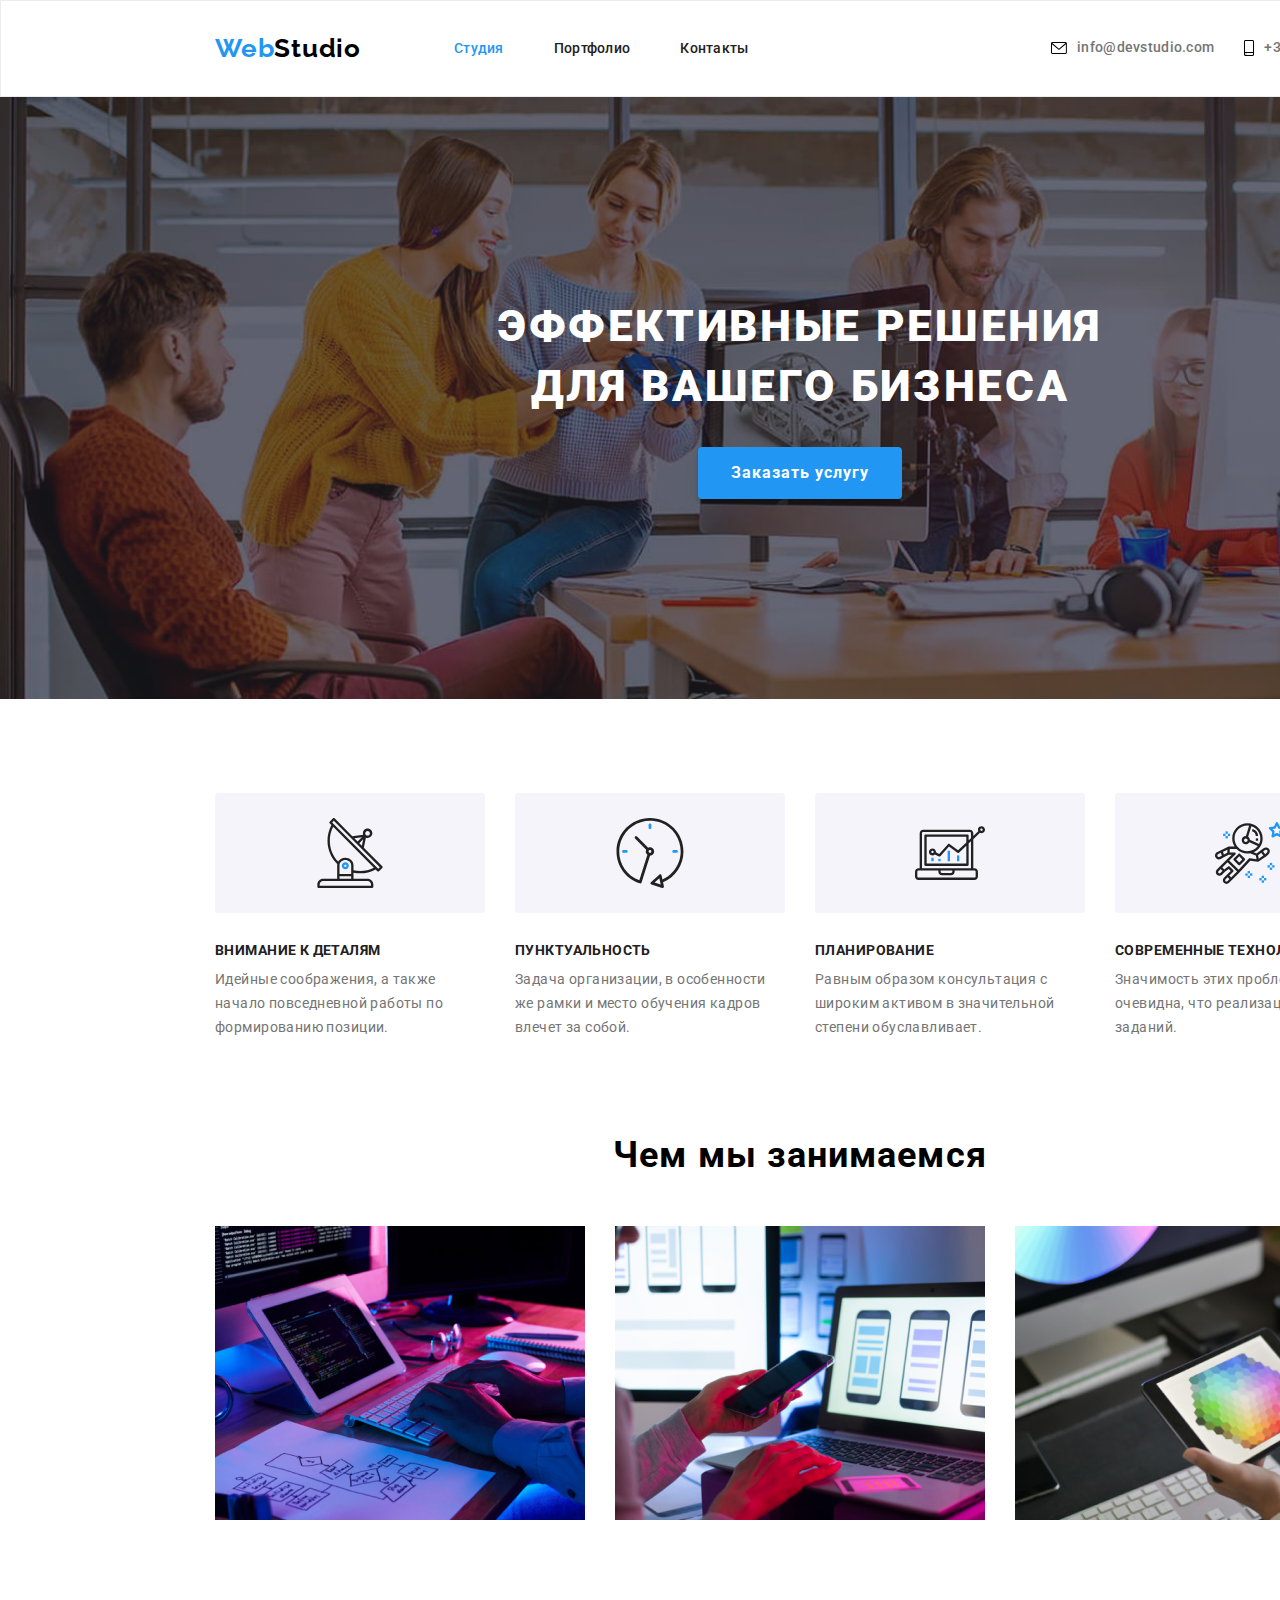
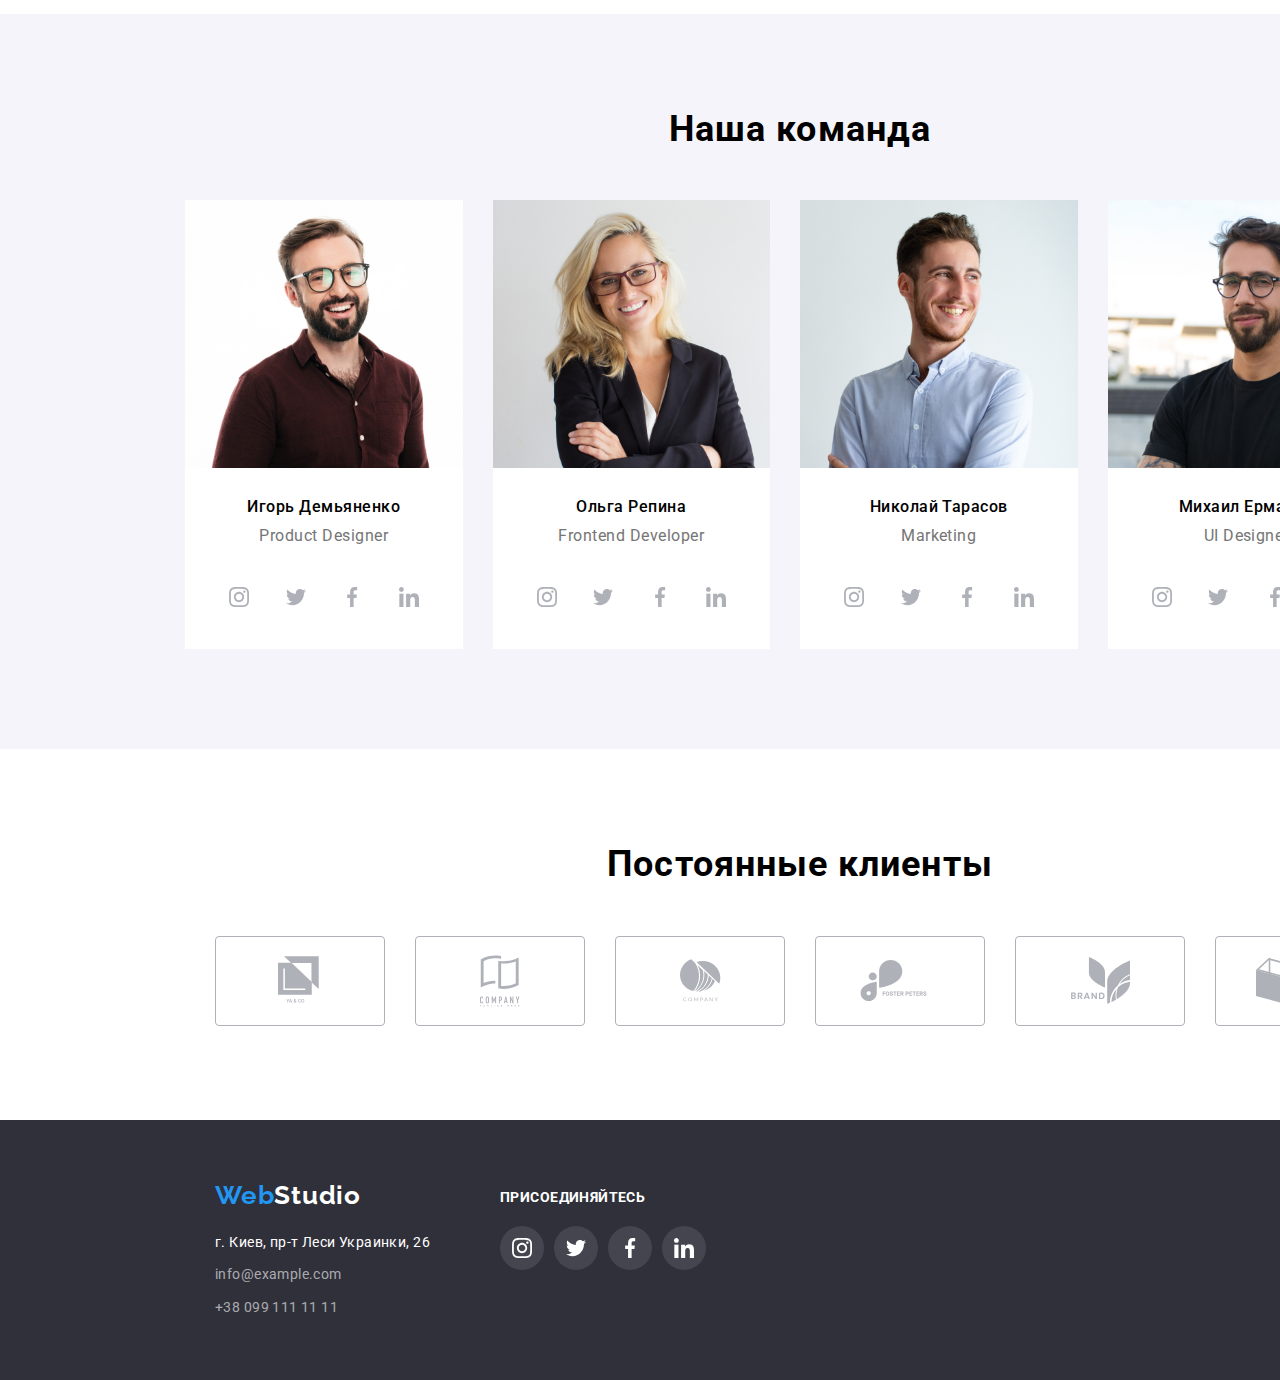
==== index.html @ 0f565e23 "9 (non)" ====
<!DOCTYPE html>
<html lang="ru">
<head>
    <meta charset="UTF-8">
    <meta name="viewport" content="width=device-width, initial-scale=1.0">
    <title>Document</title>
    <link rel="preconnect" href="https://fonts.gstatic.com">
    <link href="https://fonts.googleapis.com/css2?family=Raleway:wght@700&family=Roboto:wght@400;500;700;900&display=swap"
        rel="stylesheet">
    <link rel="stylesheet" href="https://cdnjs.cloudflare.com/ajax/libs/modern-normalize/1.0.0/modern-normalize.min.css">
    <link rel="stylesheet" href="./css/style.css"> 
</head>
<body class="body">
   
    <header class="header"> <!-- Шапка сайта-->
        <div class="container">

        <nav class="main-nav"> <!-- Главный блок навигации -->
            
            <a href="./index.html" class="logo"> <!--"/" - вернуться на главную страницу-->
            Web<span class="logo-web">Studio</span></a>
            <ul class ="site-nav">
            <li class="item"><a href="" class="link current">Студия</a></li>
            <li class="item"><a href="./portfolio.html" class="link">Портфолио</a></li>
            <li class="item"><a href="" class="link">Контакты</a></li>
            </ul>
        </nav>
            <ul class="site-auth">
            <li class="item"><a href="" class="auth-link icon-mail">info@devstudio.com</a></li>
            <li class="item"><a href="" class="auth-link icon-telephone">+38 096 111 11 11</a></li>
            </ul>
            </div>
    </header>
<main>

     <!--Герой-->
        <section class="hero-section">
        <div class="container">
            <h1 class="hero-title">Эффективные решения для вашего бизнеса</h1>
            <button class="button">Заказать услугу</button>
        </div>
        </section>
        
                           <!--Advantages-->
    <section class="section advantages-section">
        <div class="container">
        <h2 class="visually-hidden">Наши преимущества</h2>
        <ul class="advantages-list">
            <li class="advantages-list-item icon-antena">
            <h3 class="advantages-title">Внимание к деталям</h3>
            <p class="advantages-content">Идейные соображения, а также начало повседневной работы по формированию позиции.</p>
            
        </li>

            <li class="advantages-list-item icon-clock">
                <h3 class="advantages-title">Пунктуальность</h3>
                <p class="advantages-content">Задача организации, в особенности же рамки и место обучения кадров влечет за собой.</p>
            </li>

            <li class="advantages-list-item icon-diagram">
                <h3 class="advantages-title">Планирование</h3>
                <p class="advantages-content">Равным образом консультация с широким активом в значительной степени обуславливает.</p>
            </li> 

            <li class="advantages-list-item icon-astronaut">
                <h3 class="advantages-title">Современные технологии</h3>
                <p class="advantages-content">Значимость этих проблем настолько очевидна, что реализация плановых заданий.</p>
            </li>
        </ul>
        </div>
    </section>
                      <!--Products-->
    <section class="section products-section">
        <div class="container">
        <h2 class="products-title">Чем мы занимаемся</h2>
        <ul class="product-list" >
        <li class="item"><img src="./images/Notepad.jpg" alt="" width="370"></li>
        <li class="item"><img src="./images/PhoneLaptop.jpg" alt="" width="370"></li>
        <li class="item"><img src="./images/Pixel.jpg" alt="" width="370"></li>
        </ul>
        </div>
    </section>
                        <!--Team-->
    <section class="section team-section">
        <div class="container">
        <h2 class="team-title">Наша команда</h2>
        <ul class="team-list">
        <li class="item">
            <img src="./images/Igor.jpg" alt="Игорь Демьяненко"  width="280" class="teammate-img">
            <h3 class="teammate-name">Игорь Демьяненко</h3>
            <p lang="en" class="teammate-position">Product Designer</p>
        <ul class="social-list">
            <li class="social-list_item">
                <a href="" class="social-list_link">
                    <svg class="social-list_icon">
                        <use href="./images/sprite.svg#instagram"></use>
                    </svg>
                </a>
            </li>
            <li class="social-list_item">
                <a href="" class="social-list_link">
                    <svg class="social-list_icon">
                        <use href="./images/sprite.svg#twitter"></use>
                    </svg>
                </a>
            </li>
            <li class="social-list_item">
                <a href="" class="social-list_link">
                    <svg class="social-list_icon">
                        <use href="./images/sprite.svg#facebook"></use>
                    </svg>
                </a>
            </li>
            <li class="social-list_item">
                <a href="" class="social-list_link">
                    <svg class="social-list_icon">
                        <use href="./images/sprite.svg#linkedin"></use>
                    </svg>
                </a>
            </li>
        </ul>
        </li>
        <li class="item">
            <img src="./images/Olha.jpg" alt="Ольга Репина"  width="280" class="teammate-img">
            <h3 class="teammate-name">Ольга Репина</h3>
            <p lang="en" class="teammate-position">Frontend Developer</p>
            <ul class="social-list">
                <li class="social-list_item">
                    <a href="" class="social-list_link">
                        <svg class="social-list_icon">
                            <use href="./images/sprite.svg#instagram"></use>
                        </svg>
                    </a>
                </li>
                <li class="social-list_item">
                    <a href="" class="social-list_link">
                        <svg class="social-list_icon">
                            <use href="./images/sprite.svg#twitter"></use>
                        </svg>
                    </a>
                </li>
                <li class="social-list_item">
                    <a href="" class="social-list_link">
                        <svg class="social-list_icon">
                            <use href="./images/sprite.svg#facebook"></use>
                        </svg>
                    </a>
                </li>
                <li class="social-list_item">
                    <a href="" class="social-list_link">
                        <svg class="social-list_icon">
                            <use href="./images/sprite.svg#linkedin"></use>
                        </svg>
                    </a>
                </li>
            </ul>
        </li>
        <li class="item">
            <img src="./images/Nikolay.jpg" alt="Николай Тарасов"  width="280" class="teammate-img">
            <h3 class="teammate-name">Николай Тарасов</h3>
            <p lang="en" class="teammate-position">Marketing</p>
        <ul class="social-list">
            <li class="social-list_item">
                <a href="" class="social-list_link">
                    <svg class="social-list_icon">
                        <use href="./images/sprite.svg#instagram"></use>
                    </svg>
                </a>
            </li>
            <li class="social-list_item">
                <a href="" class="social-list_link">
                    <svg class="social-list_icon">
                        <use href="./images/sprite.svg#twitter"></use>
                    </svg>
                </a>
            </li>
            <li class="social-list_item">
                <a href="" class="social-list_link">
                    <svg class="social-list_icon">
                        <use href="./images/sprite.svg#facebook"></use>
                    </svg>
                </a>
            </li>
            <li class="social-list_item">
                <a href="" class="social-list_link">
                    <svg class="social-list_icon">
                        <use href="./images/sprite.svg#linkedin"></use>
                    </svg>
                </a>
            </li>
        </ul>
        </li>
        <li class="item">
            <img src="./images/Michail.jpg" alt="Михаил Ермаков"  width="280" class="teammate-img">
            <h3 class="teammate-name">Михаил Ермаков</h3>
            <p lang="en" class="teammate-position">UI Designer</p>
        <ul class="social-list">
     <li class="social-list_item">
                <a href="" class="social-list_link">
                    <svg class="social-list_icon">
                        <use href="./images/sprite.svg#instagram"></use>
                    </svg>
                </a>
            </li>
          <li class="social-list_item">
                <a href="" class="social-list_link">
                    <svg class="social-list_icon">
                        <use href="./images/sprite.svg#twitter"></use>
                    </svg>
                </a>
            </li>
            <li class="social-list_item">
                <a href="" class="social-list_link">
                    <svg class="social-list_icon">
                        <use href="./images/sprite.svg#facebook"></use>
                    </svg>
                </a>
            </li>
          <li class="social-list_item">
                <a href="" class="social-list_link">
                    <svg class="social-list_icon">
                        <use href="./images/sprite.svg#linkedin"></use>
                    </svg>
                </a>
            </li>
        </ul>
        </li>
        </ul>
        </div>
    </section>
                         <!--Clients-->
    <section class="section clients-section">
        <div class="container">
            <h2 class="clients-title">Постоянные клиенты</h2>
            <ul class="clients-list">
                <li class="clients-list_item">
                <a href="" class="clients-list_link">
                    <svg class="clients-list_icon" width="45" height="50">
                        <use href="./images/sprite.svg#logo-1"></use>
                    </svg>
                </a>
                </li>
                <li class="clients-list_item">
                    <a href="" class="clients-list_link">
                        <svg class="clients-list_icon" width="40" height="52">
                            <use href="./images/sprite.svg#logo-2"></use>
                        </svg>
                    </a>
                </li><li class="clients-list_item">
                    <a href="" class="clients-list_link">
                        <svg class="clients-list_icon" width="41" height="43">
                            <use href="./images/sprite.svg#logo-3"></use>
                        </svg>
                    </a>
                </li><li class="clients-list_item">
                    <a href="" class="clients-list_link">
                        <svg class="clients-list_icon" width="80" height="42">
                            <use href="./images/sprite.svg#logo-4"></use>
                        </svg>
                    </a>
                </li><li class="clients-list_item">
                    <a href="" class="clients-list_link">
                        <svg class="clients-list_icon" width="59" height="47">
                            <use href="./images/sprite.svg#logo-5"></use>
                        </svg>
                    </a>
                </li>
                <li class="clients-list_item">
                    <a href="" class="clients-list_link">
                        <svg class="clients-list_icon" width="89" height="46">
                            <use href="./images/sprite.svg#logo-6"></use>
                        </svg>
                    </a>
                </li>
            </ul>
        </div>
    </section>
    
</main>

                    <!--Footer-->
    <footer class="footer">
        <div class="container footer-conteiner_head">
        <ul class="footer-list">
        <li class="footer-first_item">
        <a href="./index.html" class="logo">
            <!--"/" - вернуться на главную страницу-->
            Web<span class="logo-footer-accent">Studio</span>
        </a>
        <address>
            <ul class="footer-address-list">
            <li class="item"><a href="https://goo.gl/maps/9YoqFHSqJAAs1rC1A" target="_blank" class="footer-maps">г. Киев, пр-т Леси Украинки, 26</a></li>
            <li class="item"><a href="mailto:info@example.com" class="footer-link">info@example.com</a></li>
            <li class="item"><a href="tel:+380991111111" class="footer-link">+38 099 111 11 11</a></li>
            </ul>
        </address>
        </li>

        <li class="footer-second_item">
            <b class="footer-social_title">присоединяйтесь</b>
            <ul class="footer-list_social">
                <li class="footer-list_item">
                    <a href="" class="footer-list_link">
                        <svg class="footer-list_icon">
                            <use href="./images/sprite.svg#instagram"></use>
                        </svg>
                    </a>
                </li>
                <li class="footer-list_item">
                    <a href="" class="footer-list_link">
                        <svg class="footer-list_icon">
                            <use href="./images/sprite.svg#twitter"></use>
                        </svg>
                    </a>
                </li>
                <li class="footer-list_item">
                    <a href="" class="footer-list_link">
                        <svg class="footer-list_icon">
                            <use href="./images/sprite.svg#facebook"></use>
                        </svg>
                    </a>
                </li>
                <li class="footer-list_item">
                    <a href="" class="footer-list_link">
                        <svg class="footer-list_icon">
                            <use href="./images/sprite.svg#linkedin"></use>
                        </svg>
                    </a>
                </li>
            </ul>
        </li>
        </ul>
        </div>
    </footer>
                      
</body>
</html>
---- css/style.css ----
:root {
  --primary-text-color: #212121;
  --title-text-color: #2196f3;
  --text-color: #757575;
  --hero-color: #ffffff;
  --footer-link-color: rgba(255, 255, 255, 0.6);
  --social-link-color: #afb1b8;
}

*,
*::before,
*::after {
  box-sizing: border-box;
}
/*
*,
*::before,
*::after {
  box-sizing: inherit;
}*/

body {
  background-color: var(--hero-color);
  font-family: Roboto, sans-serif;
  margin: 0;
  width: 1600px;
  justify-content: center;
}

/*приминяем ко всем спискам*/
ul {
  list-style: none;
  padding: 0;
  margin: 0;
}

/*убираем подчёркивание текста*/
a {
  text-decoration: none;
}
h1,
h2,
h3,
h4,
h5,
h6 {
  margin: 0;
}
p {
  margin: 0;
}

img {
  display: block; /*убираем зазор в 4 px*/
  max-width: 100%; /*растягивание не шире, чем оригинальный размер*/
  height: auto;
}

.container {
  margin-left: auto;
  margin-right: auto;
  width: 1200px;
  padding: 0 15px; /*или padding-left: 15px; padding-right: 15px;*/
}

/*/////////////////////HEADER///////////////////*/
.header {
  padding-top: 32px;
  padding-bottom: 32px;
  border: 1px solid #ececec;
}
.header .container {
  display: flex;
  align-items: center;
}
.main-nav,
.site-nav {
  display: flex;
  align-items: center;
}
/*/ ///////////////LOGO////////////*/
.logo {
  color: var(--title-text-color);
  font-family: Raleway, cursive;
  font-weight: 700;
  font-size: 26px;
  line-height: 1.19;
  letter-spacing: 0.03em;
}

.main-nav .logo {
  margin-right: 93px;
}
.logo-web {
  color: #000000;
}

/*.logo-web:hover,
.logo-web:focus {
  color: var(--title-text-color);
}*/

/*///////////////SITE-NAV/////////*/

.site-nav .item + .item {
  /*альтернатива .site-nav .item:not(:last-child), но при использовании :last-child необходимо использовать - margin-right: 50px; */
  /*outline: 1px solid red;*/
  margin-left: 50px;
}
.site-nav .link {
  margin-top: 32px;
  margin-bottom: 32px;

  color: var(--primary-text-color);
  font-weight: 500;
  font-size: 14px;
  line-height: 1.14;
  letter-spacing: 0.02em;
}
.site-nav .link:hover,
.site-nav .link:focus {
  color: var(--title-text-color);
}
.site-nav .link.current {
  color: var(--title-text-color);
}

/*///////////////SITE-AUTH/////////////*/
.site-auth {
  display: flex;
  margin-left: auto;
  align-items: center;
}
.site-auth .item  + .item /*альтернатива .site-auth .item:not(:last-child). Только делает последним не правый, а левый элемент (от первого левого, который не учитывается).*/ {
  margin-left: 30px;
}
.site-auth .auth-link {
  color: var(--text-color);
  font-weight: 500;
  font-size: 14px;
  line-height: 1.14;
  letter-spacing: 0.02em;
}
.site-auth .auth-link:hover,
.site-auth .auth-link:focus {
  color: var(--title-text-color);
}

.auth-link {
  display: flex;
  align-items: center;
}
.auth-link::before /*1:24:27 https://www.youtube.com/watch?v=VThG4A-4bJQ&feature=youtu.be*/
{
  /*44:00 https://www.youtube.com/watch?v=l7qT8Umnyuo&feature=youtu.be*/
  display: inline-block;
  content: "";
  background-size: contain;
  background-repeat: no-repeat;
  background-position: center;
  margin-right: 10px;
}
/*.icon-mail,
.icon-telephone {
  display: flex;
}*/
.icon-mail::before {
  content: "";
  display: block;
  background-image: url(../images/imgsprite/mail.svg);
  height: 12px;
  width: 16px;
  fill: currentColor;
}
.icon-telephone::before {
  content: "";
  display: block;
  background-image: url(../images/imgsprite/smartphone.svg);
  height: 16px;
  width: 10px;
  fill: currentColor;
}

.icon-mail::before:hover,
.icon-mail::before:focus,
.icon-telephone::before:hover,
.icon-telephone::before:focus {
  content: "";
  fill: var(--title-text-color);
}

/*Общее оформление текста*/

.section {
  font-weight: 700;
  font-size: 36px;
  line-height: 1.16;
  text-align: center;
  letter-spacing: 0.03em;
  margin-top: 94px;
}
.products-title,
.team-title,
.clients-title {
  padding-bottom: 50px;
  font-family: Roboto;
  font-style: normal;
  font-weight: 700;
  font-size: 36px;
  line-height: 1.17;
  text-align: center;
  letter-spacing: 0.03em;
}

.team-title,
.clients-title {
  display: inline-block;
  padding-top: 94px;
}

/*Hero*/
.hero-section {
  display: flex;
  margin: auto;
  margin-bottom: 0;
  background-color: #2f303a;
  text-align: center;
  justify-content: center;
  max-width: 1600px;
  min-height: 600px;
  background-image: linear-gradient(
      to right,
      rgba(47, 48, 58, 0.4),
      rgba(47, 48, 58, 0.4)
        /*59:00 https://www.youtube.com/watch?v=l7qT8Umnyuo&feature=youtu.be*/
    ),
    url(../images/hero.jpg);
  background-repeat: no-repeat; /*48:55 мин https://www.youtube.com/watch?v=VThG4A-4bJQ&feature=youtu.be*/
  /*background-position: center;*/
  background-size: cover;
}

.hero-section .container {
  display: block;
  justify-content: center;
  text-align: center; /*[HTML+CSS #30] Блочная модель/Flexbox. Q&A (26/11/2020) 1:48:21 https://www.youtube.com/watch?v=GezCqjS6SKo&feature=youtu.be*/
}

.hero-title {
  color: var(--hero-color);
  font-weight: 900;
  font-size: 44px;
  line-height: 1.36;
  text-align: center;
  letter-spacing: 0.06em;
  text-transform: uppercase;
  padding: 200px 252px;
  margin-left: auto;
  margin-right: auto;
  padding-bottom: 0px;
  margin-bottom: 0px;
  /*max-width: 696px;*/
  align-content: center;
}

/*Button*/
.button {
  color: var(--hero-color);
  background-color: var(--title-text-color);
  font-family: inherit;
  font-family: Roboto;
  font-weight: 700;
  font-size: 16px;
  line-height: 1.87;
  display: flex;
  align-items: center;
  letter-spacing: 0.06em;
  box-shadow: 0px 4px 4px rgba(0, 0, 0, 0.15);
  border-radius: 4px;
  display: inline-block;
  padding: 10px 32px;
  min-width: 50px;
  margin-top: 30px;
  margin-bottom: 200px;
  cursor: pointer;
  border: 1px solid transparent;
  outline: none;
}

.button:hover,
.button:focus {
  color: var(--title-text-color);
  background-color: var(--hero-color);
  font-family: inherit;
}

/*///////Наши преимуества(advantages)/////*/
/*advantages-title {}*/
/*1:17:40 https://www.youtube.com/watch?v=VThG4A-4bJQ&feature=youtu.be*/
.advantages-list {
  display: flex;
  flex-wrap: wrap; /*(29:42) https://www.youtube.com/watch?v=GezCqjS6SKo&feature=youtu.be*/
  margin-left: -30px;
  /*margin-top: -30px;*/
  text-align: start;
  /*  flex-wrap: wrap;
  margin-left: -10px;
  margin-top: -10px;
  flex-basis: calc(100% / 3 - 10px);*/
}

.advantages-list-item {
  /*https://drive.google.com/file/d/1mQW8d7rKEsReSolvmg-kIhsIiiTtFx5x/view*/
  flex-basis: calc(
    100% / 4 - 30px
  ); /*7:00:00 https://drive.google.com/file/d/1mQW8d7rKEsReSolvmg-kIhsIiiTtFx5x/view*/
  /*margin-top: 30px;*/
  margin-left: 30px;
}
.advantages-list-item:not(:first-child) {
  margin-left: 30px;
}
.advantages-list-item::before {
  display: block;
  content: "";
  height: 120px;
  border-radius: 4px;
  margin-bottom: 30px;
  background-size: 70px; /*33:00 https://www.youtube.com/watch?v=VThG4A-4bJQ&feature=youtu.be*/
  background-repeat: no-repeat;
  background-position: center;
  background-color: #f5f4fa;
}

.icon-antena::before {
  /*Если через div и Sprite - 2:10:00 https://www.youtube.com/watch?v=l7qT8Umnyuo&feature=youtu.be*/
  content: "";
  background-image: url(/images/imgsprite/antenna.svg);
}

.icon-clock::before {
  content: "";
  background-image: url(/images/imgsprite/clock.svg);
}

.icon-diagram::before {
  content: "";
  background-image: url(/images/imgsprite/diagram.svg);
}

.icon-astronaut::before {
  content: "";
  background-image: url(/images/imgsprite/astronaut.svg);
}

/*ИЛИ .advantages-list-item:nth-child(1)::before {
  content: "";
  background-image: url(/images/imgsprite/antenna.svg);
}
.advantages-list-item:nth-child(2)::before {
  content: "";
  background-image: url(/images/imgsprite/clock.svg);
}
.advantages-list-item:nth-child(3)::before {
  content: "";
  background-image: url(/images/imgsprite/diagram.svg);
}
.advantages-list-item:nth-child(4)::before {
  content: "";
  background-image: url(/images/imgsprite/astronaut.svg);
}*/

/*.advantages-list-item:nth-child(2)::before {
  background-image: url(/images/imgsprite/clock.svg);
  height: 70px;
}*/

.visually-hidden {
  position: absolute;
  width: 1px;
  height: 1px;
  margin: -1px;
  border: 0;
  padding: 0;
  white-space: nowrap;
  clip-path: inset(100%);
  clip: rect(0 0 0 0);
  overflow: hidden;
}

.advantages-title {
  color: var(--primary-text-color);
  font-weight: 700;
  font-size: 14px;
  line-height: 1.14;
  letter-spacing: 0.03em;
  text-transform: uppercase;
  margin-top: 0px;
  margin-bottom: 10px;
}

.advantages-content {
  color: var(--text-color);
  font-size: 14px;
  line-height: 1.71;
  letter-spacing: 0.03em;
  margin-top: 0px;
  margin-bottom: 0px;
  font-weight: 400;
}

/*Product*/

/*Значение products-title в общем оформлении текста*/

.product-list {
  display: flex;
}

.product-list .item + .item {
  margin-left: 30px;
}

/*/////Team/////*/

.team-list {
  display: flex;
  margin-top: -30px;
  margin-left: -30px;
}
.team-list .item {
  flex-basis: calc(100%/3 - 30px);
   margin-top: 30px;
  margin-left: 30px;
  margin-bottom: 100px;
}

.team-list .item:first-child{
  margin-left: 0;
}




.teammate-img,
.teammate-position {
  margin-bottom: 30px;
}
.teammate-name {
  font-weight: 500;
  font-size: 16px;
  line-height: 1.18;
  text-align: center;
  letter-spacing: 0.03em;
  margin-bottom: 10px;
}
.teammate-position {
  font-weight: 400;
  color: var(--text-color);
  font-size: 16px;
  line-height: 1.18;
  text-align: center;
  letter-spacing: 0.03em;
}
.team-section {
  background-color: #f5f4fa;
  margin-bottom: 0px;
  width: 100%;
  box-sizing: none;
}
.team-list .item {
  background-color: var(--hero-color);
}
.social-list {
  display: flex;
  margin: 0px 32px 30px;
  justify-content: space-between;
}
.social-list_link {
  /*1:43:00 https://www.youtube.com/watch?v=l7qT8Umnyuo&feature=youtu.be*/
  display: flex;
  width: 44px;
  height: 44px;
  border-radius: 50%;
  justify-content: center;
  align-items: center;
  fill: var(--social-link-color);
}
.social-list_link:hover,
.social-list_link:focus {
  background-color: var(--title-text-color);
}

.social-list_link:hover .social-list_icon,
.social-list_link:focus .social-list_icon {
  fill: var(--hero-color);
}

.social-list_icon {
  width: 20px;
  height: 20px;
}

/*Clients*/
.clients-section {
  margin-top: 0px;
}
.clients-list {
  /*55:00 https://www.youtube.com/watch?v=ybsPTMtkQp4&feature=youtu.be*/
  padding: 0;
  margin: 0;
  list-style: none;
  display: flex;
  margin-bottom: 94px;
}

.clients-list_link {
  display: flex;
  justify-content: center;
  align-items: center;
  fill: var(--social-link-color);
  width: 170px;
  height: 90px;
  border: 1px solid #afb1b8;
  border-radius: 4px;
}

.clients-list_item:not(:last-child) {
  margin-right: 30px;
}
.clients-list_link:hover,
.clients-list_link:focus {
  fill: var(--title-text-color);
  border: 1px solid var(--title-text-color);
}

/*Footer*/
.footer {
  padding-top: 60px;
  padding-bottom: 60px;
}
.footer-conteiner_items{
   display: flex;
}
.footer-container {
  margin-bottom: 20px;
}

.logo-footer-accent {
  color: #ffffff;
}

/*.logo-footer-accent:hover,
.logo-footer-accent:focus {
  color: var(--title-text-color);
}*/
.footer {
  background-color: #2f303a;
}
.footer-maps {
  color: var(--hero-color);
  font-style: normal;
  font-size: 14px;
  line-height: 1.71;
  letter-spacing: 0.03em;
}

.footer-link {
  color: var(--footer-link-color);
  font-style: normal;
  font-size: 14px;
  line-height: 1.71;
  letter-spacing: 0.03em;
}

.footer-address-list .item:not(:last-child) {
  margin-bottom: 9px;}
  .footer-address-list .item:first-child {
  margin-top: 20px;
  }
.footer-list {
  display: flex;
}

.footer-first_item{
margin-right: 70px;
}
/*!!!!!!!!!!footer-second_item!!!!!!!!!*/
.footer-second_item{
width:206px;
display: block;
}
.footer-social_title {/*42:00 https://www.youtube.com/watch?v=8rDA1NfOqEs&feature=youtu.be*/
  display: inline-block;
  color: var(--hero-color);
  font-family: Roboto;
  font-style: normal;
  font-weight: 700;
  font-size: 14px;
  line-height: 1.14;
  letter-spacing: 0.03em;
  text-transform: uppercase;
  margin-bottom: 20px;
  padding-top: 10px;

}

.footer-list{
  display: flex;
}

.footer-list_social{
  display: flex;
}
.footer-list_link {
  /*1:43:00 https://www.youtube.com/watch?v=l7qT8Umnyuo&feature=youtu.be*/
  display: flex;
  width: 44px;
  height: 44px;
  border-radius: 50%;
  justify-content: center;
  align-items: center;
  fill: var(--hero-color);
  background-color: rgba(255, 255, 255, 0.1);
}
.footer-list_item:not(:last-child){
  margin-right: 10px;
}

.footer-list_link:hover,
.footer-list_link:focus {
  background-color: var(--title-text-color);
  fill: var(--hero-color));

}

.footer-list_link:hover .footer-list_icon,
.footer-list_link:focus .footer-list_icon {
  fill: var(--hero-color);
}

.footer-list_icon {
  width: 20px;
  height: 20px;}

/*/////////////////////portfolio.html////////////////////////*/

/*filter*/
.filter-section {
  margin-bottom: 50px;
}

.filter-buttom-list {
  display: flex;
  justify-content: center;
  margin-top: 94px;
  margin-bottom: 34px;
  padding-bottom: 8px;
}

.filter-button {
  color: var(--primary-text-color);
  background-color: #f5f4fa;
  font-weight: 500;
  font-size: 16px;
  line-height: 1.43;
  text-align: center;
  letter-spacing: 0.03em;
  display: block;
  text-align: center;
  /*outline: 1px solid red;*/
  min-width: 50px;
  text-align: center;
  padding: 6px 22px;
  border-radius: 5px; /*задаёт округление кнопки*/
  border: 1px solid transparent;
  outline: none; /*убираем рамку*/
}

.filter-buttom-list .item + .item {
  margin-left: 8px;
}

.filter-button:hover,
.filter-button:focus {
  color: var(--hero-color);
  background-color: var(--title-text-color);
  font-family: inherit;
}

.filter-list {
  display: flex;
  flex-wrap: wrap; /*Позволяем элементам перепрыгивать на другие строки, которые по умолчанию располагаются сверху вниз (вдоль поперечной оси).*/
  margin-top: -30px;
  margin-left: -30px;
}

.card-content {
  border: 1px solid #eeeeee;
  padding: 20px 24px;
}

.filter-list-item {/*57:00https://www.youtube.com/watch?v=c32Jb9Ejz4k&feature=youtu.be*/
  flex-basis: calc(100%/3 - 30px);/*width: calc(
    100%-60px / 3*/
   /*Модуль 3. Вебинар №6. Flexbox 1:00:00 (1:16:00)*/
  /*margin-bottom: 30px;
  margin-right: 30px;*/
  margin-top: 30px;
  margin-left: 30px;
  background: var(--hero-color);
  border: 1px solid #EEEEEE;
  box-shadow: 0px 1px 1px rgba(0, 0, 0, 0.12), 0px 4px 4px rgba(0, 0, 0, 0.06), 1px 4px 6px rgba(0, 0, 0, 0.16);
} /*100%строки; 60px- суммарное значение 2 маржинов по 30px каждый в одной строке (2 маржина между 3-х элементов) / 3-количество элементов в строке*/

.filter-list-item:nth-child(3n) {
  margin-right: 0;
}
/*ИЛИ
width: 370px;
  margin-right: 30px;
}
.filter-list-item:nth-child(3n) {
  margin-right: 0;
}
.filter-list-item:nth-child(-n + 3) {
  margin-right: 0;*/

.filter-experience {
  color: var(--primary-text-color);
  font-weight: bold;
  font-size: 18px;
  line-height: 2;
  letter-spacing: 0.06em;
  margin-bottom: 4px;
}

.filter-product {
  color: var(--text-color);
  font-size: 16px;
  line-height: 1.87;
  letter-spacing: 0.03em;
}
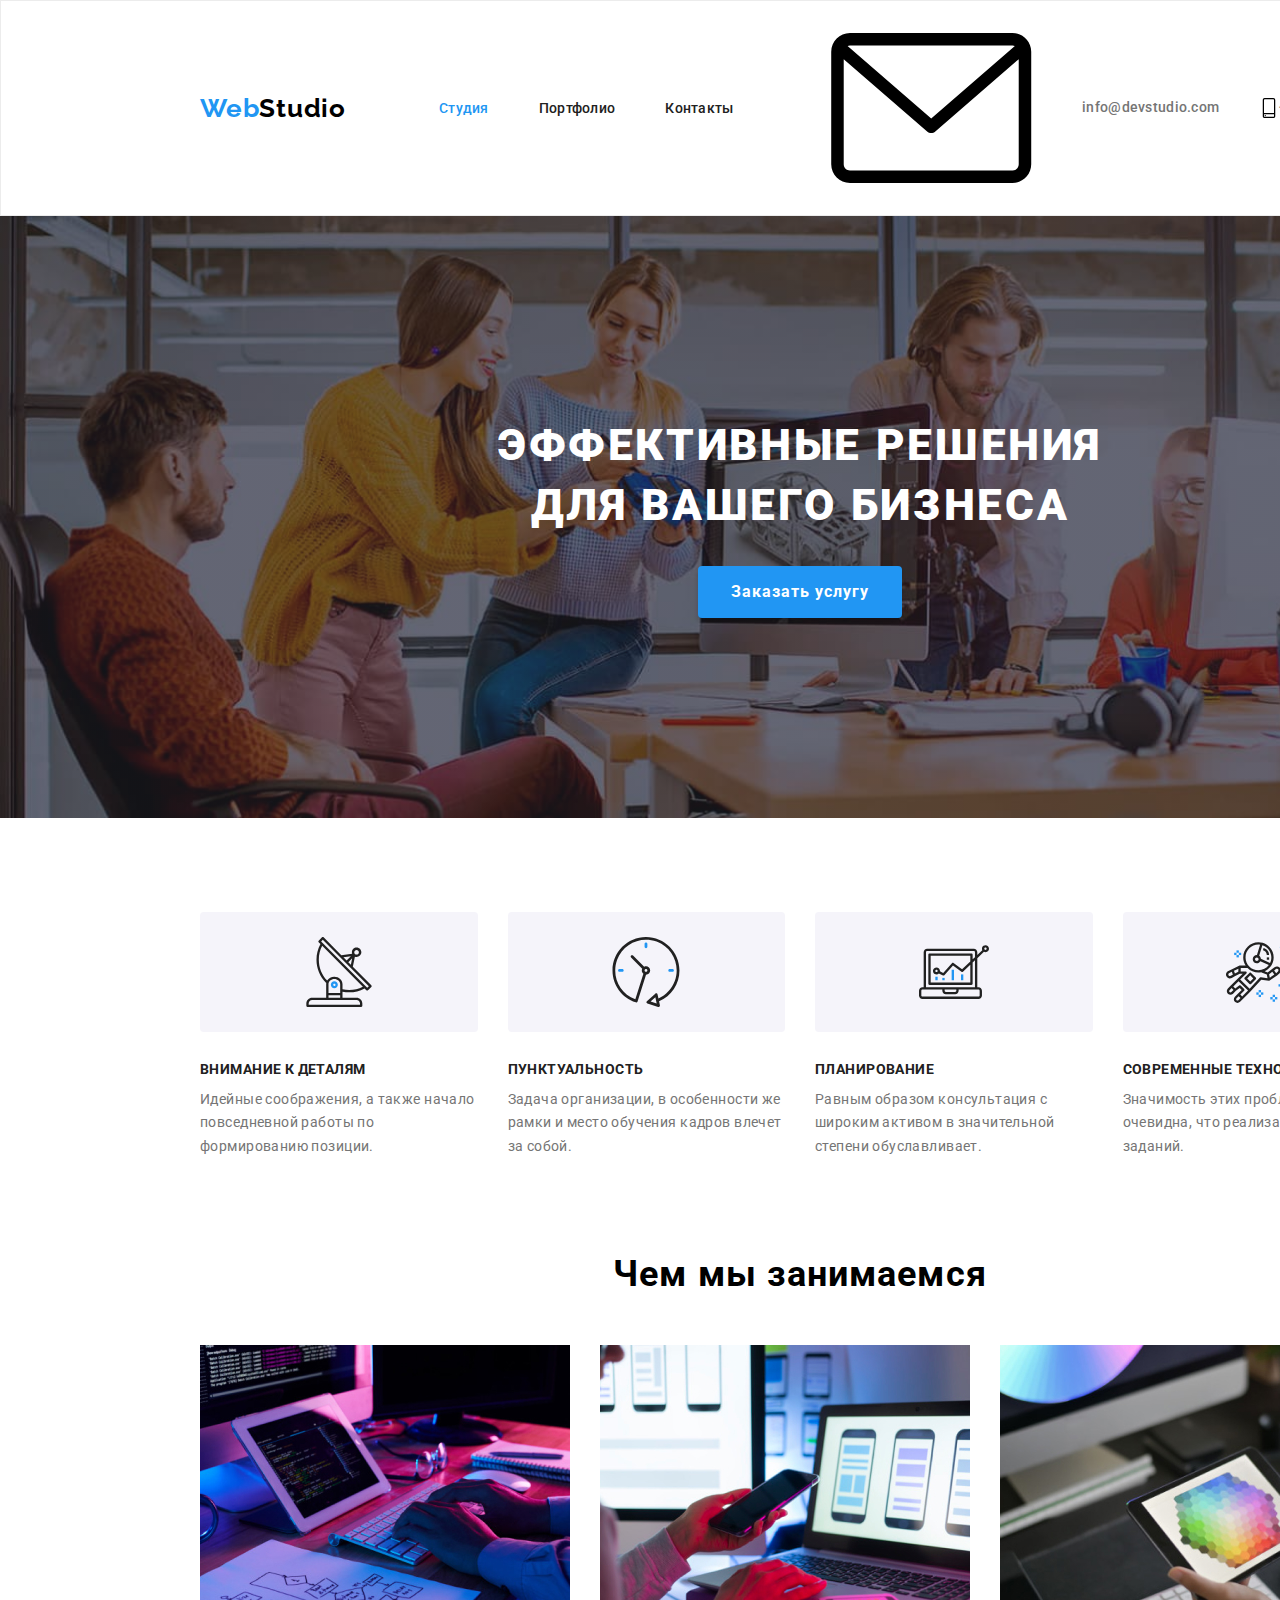
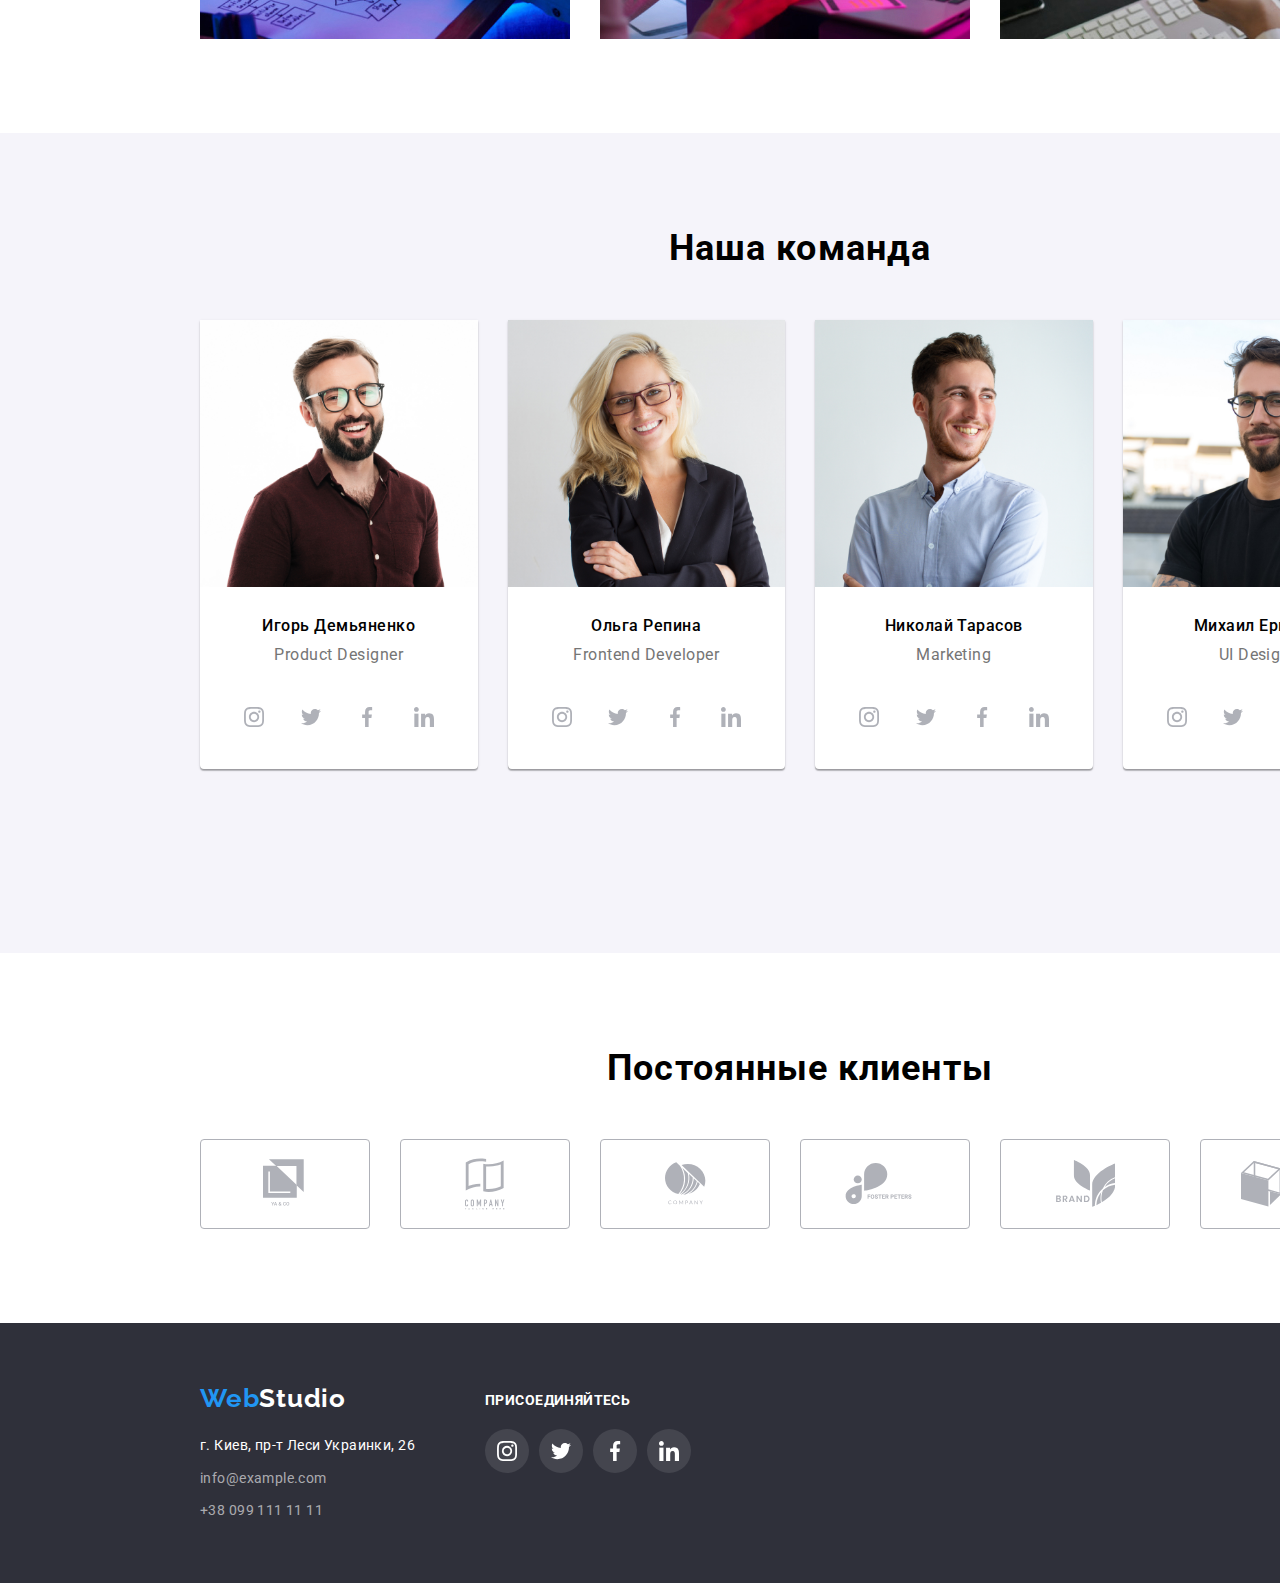
==== commit 831a2c1c: "&&&" ====
--- a/index.html
+++ b/index.html
@@ -26,8 +26,14 @@
             </ul>
         </nav>
             <ul class="site-auth">
-            <li class="item"><a href="" class="auth-link icon-mail">info@devstudio.com</a></li>
-            <li class="item"><a href="" class="auth-link icon-telephone">+38 096 111 11 11</a></li>
+            <li class="item"><a href="" class="auth-list_link icon-mail">
+                <svg class="auth-list_icon">
+                <use href="./images/sprite.svg#mail"></use>
+            </svg>
+            info@devstudio.com</a></li>
+            <li class="item"><a href="" class="auth-list_link icon-telephone"><svg class="social-list_icon">
+                <use href="./images/sprite.svg#smartphone"></use>
+            </svg>+38 096 111 11 11</a></li>
             </ul>
             </div>
     </header>
--- a/css/style.css
+++ b/css/style.css
@@ -59,7 +59,7 @@
 .container {
   margin-left: auto;
   margin-right: auto;
-  width: 1200px;
+  width: 1230px;
   padding: 0 15px; /*или padding-left: 15px; padding-right: 15px;*/
 }
 
@@ -134,23 +134,23 @@
 .site-auth .item  + .item /*альтернатива .site-auth .item:not(:last-child). Только делает последним не правый, а левый элемент (от первого левого, который не учитывается).*/ {
   margin-left: 30px;
 }
-.site-auth .auth-link {
+.site-auth .auth-list_link {
   color: var(--text-color);
   font-weight: 500;
   font-size: 14px;
   line-height: 1.14;
   letter-spacing: 0.02em;
 }
-.site-auth .auth-link:hover,
-.site-auth .auth-link:focus {
+.site-auth .auth-list_link:hover,
+.site-auth .auth-list_link:focus {
   color: var(--title-text-color);
 }
 
-.auth-link {
-  display: flex;
-  align-items: center;
-}
-.auth-link::before /*1:24:27 https://www.youtube.com/watch?v=VThG4A-4bJQ&feature=youtu.be*/
+.auth-list_link {
+  display: flex;
+  align-items: center;
+}
+.auth-list_link::before /*1:24:27 https://www.youtube.com/watch?v=VThG4A-4bJQ&feature=youtu.be*/
 {
   /*44:00 https://www.youtube.com/watch?v=l7qT8Umnyuo&feature=youtu.be*/
   display: inline-block;
@@ -160,11 +160,42 @@
   background-position: center;
   margin-right: 10px;
 }
-/*.icon-mail,
+
+.social-list {
+  display: flex;
+
+  justify-content: space-between;
+}
+.social-list_link {
+  /*1:43:00 https://www.youtube.com/watch?v=l7qT8Umnyuo&feature=youtu.be*/
+  display: flex;
+  width: 44px;
+  height: 44px;
+  border-radius: 50%;
+  justify-content: center;
+  align-items: center;
+  fill: var(--social-link-color);
+}
+.social-list_link:hover,
+.social-list_link:focus {
+  background-color: var(--title-text-color);
+}
+
+.social-list_link:hover .social-list_icon,
+.social-list_link:focus .social-list_icon {
+  fill: var(--hero-color);
+}
+
+.social-list_icon {
+  width: 20px;
+  height: 20px;
+}
+/*Иконки через Before 
+.icon-mail,
 .icon-telephone {
   display: flex;
 }*/
-.icon-mail::before {
+/*.icon-mail::before {
   content: "";
   display: block;
   background-image: url(../images/imgsprite/mail.svg);
@@ -179,16 +210,15 @@
   height: 16px;
   width: 10px;
   fill: currentColor;
-}
-
-.icon-mail::before:hover,
+}*/
+
+/*.icon-mail::before:hover,
 .icon-mail::before:focus,
 .icon-telephone::before:hover,
 .icon-telephone::before:focus {
   content: "";
   fill: var(--title-text-color);
-}
-
+}*/
 /*Общее оформление текста*/
 
 .section {
@@ -197,7 +227,8 @@
   line-height: 1.16;
   text-align: center;
   letter-spacing: 0.03em;
-  margin-top: 94px;
+  padding-top: 94px;
+   padding-bottom: 94px;
 }
 .products-title,
 .team-title,
@@ -215,7 +246,7 @@
 .team-title,
 .clients-title {
   display: inline-block;
-  padding-top: 94px;
+
 }
 
 /*Hero*/
@@ -412,7 +443,9 @@
 /*Product*/
 
 /*Значение products-title в общем оформлении текста*/
-
+.section.products-section{
+  padding-top: 0;
+}
 .product-list {
   display: flex;
 }
@@ -425,22 +458,30 @@
 
 .team-list {
   display: flex;
+}
+.team-list .item {
+  display: inline-block;
+  margin-bottom: 90px;
+  background: #FFFFFF;
+box-shadow: 0px 1px 3px rgba(0, 0, 0, 0.12), 0px 1px 1px rgba(0, 0, 0, 0.14), 0px 2px 1px rgba(0, 0, 0, 0.2);
+border-radius: 0px 0px 4px 4px;
+}
+
+
+.team-list .item:not(:last-child) {
+  margin-right: 30px;
+}
+/*.team-list {
+  display: flex;
   margin-top: -30px;
   margin-left: -30px;
 }
 .team-list .item {
-  flex-basis: calc(100%/3 - 30px);
-   margin-top: 30px;
+  flex-basis: calc(100%/4 - 30px);
+  margin-top: 30px;
   margin-left: 30px;
   margin-bottom: 100px;
-}
-
-.team-list .item:first-child{
-  margin-left: 0;
-}
-
-
-
+}*/
 
 .teammate-img,
 .teammate-position {
@@ -511,7 +552,6 @@
   margin: 0;
   list-style: none;
   display: flex;
-  margin-bottom: 94px;
 }
 
 .clients-list_link {
@@ -653,7 +693,6 @@
 .filter-buttom-list {
   display: flex;
   justify-content: center;
-  margin-top: 94px;
   margin-bottom: 34px;
   padding-bottom: 8px;
 }
@@ -709,7 +748,6 @@
   margin-top: 30px;
   margin-left: 30px;
   background: var(--hero-color);
-  border: 1px solid #EEEEEE;
   box-shadow: 0px 1px 1px rgba(0, 0, 0, 0.12), 0px 4px 4px rgba(0, 0, 0, 0.06), 1px 4px 6px rgba(0, 0, 0, 0.16);
 } /*100%строки; 60px- суммарное значение 2 маржинов по 30px каждый в одной строке (2 маржина между 3-х элементов) / 3-количество элементов в строке*/
 
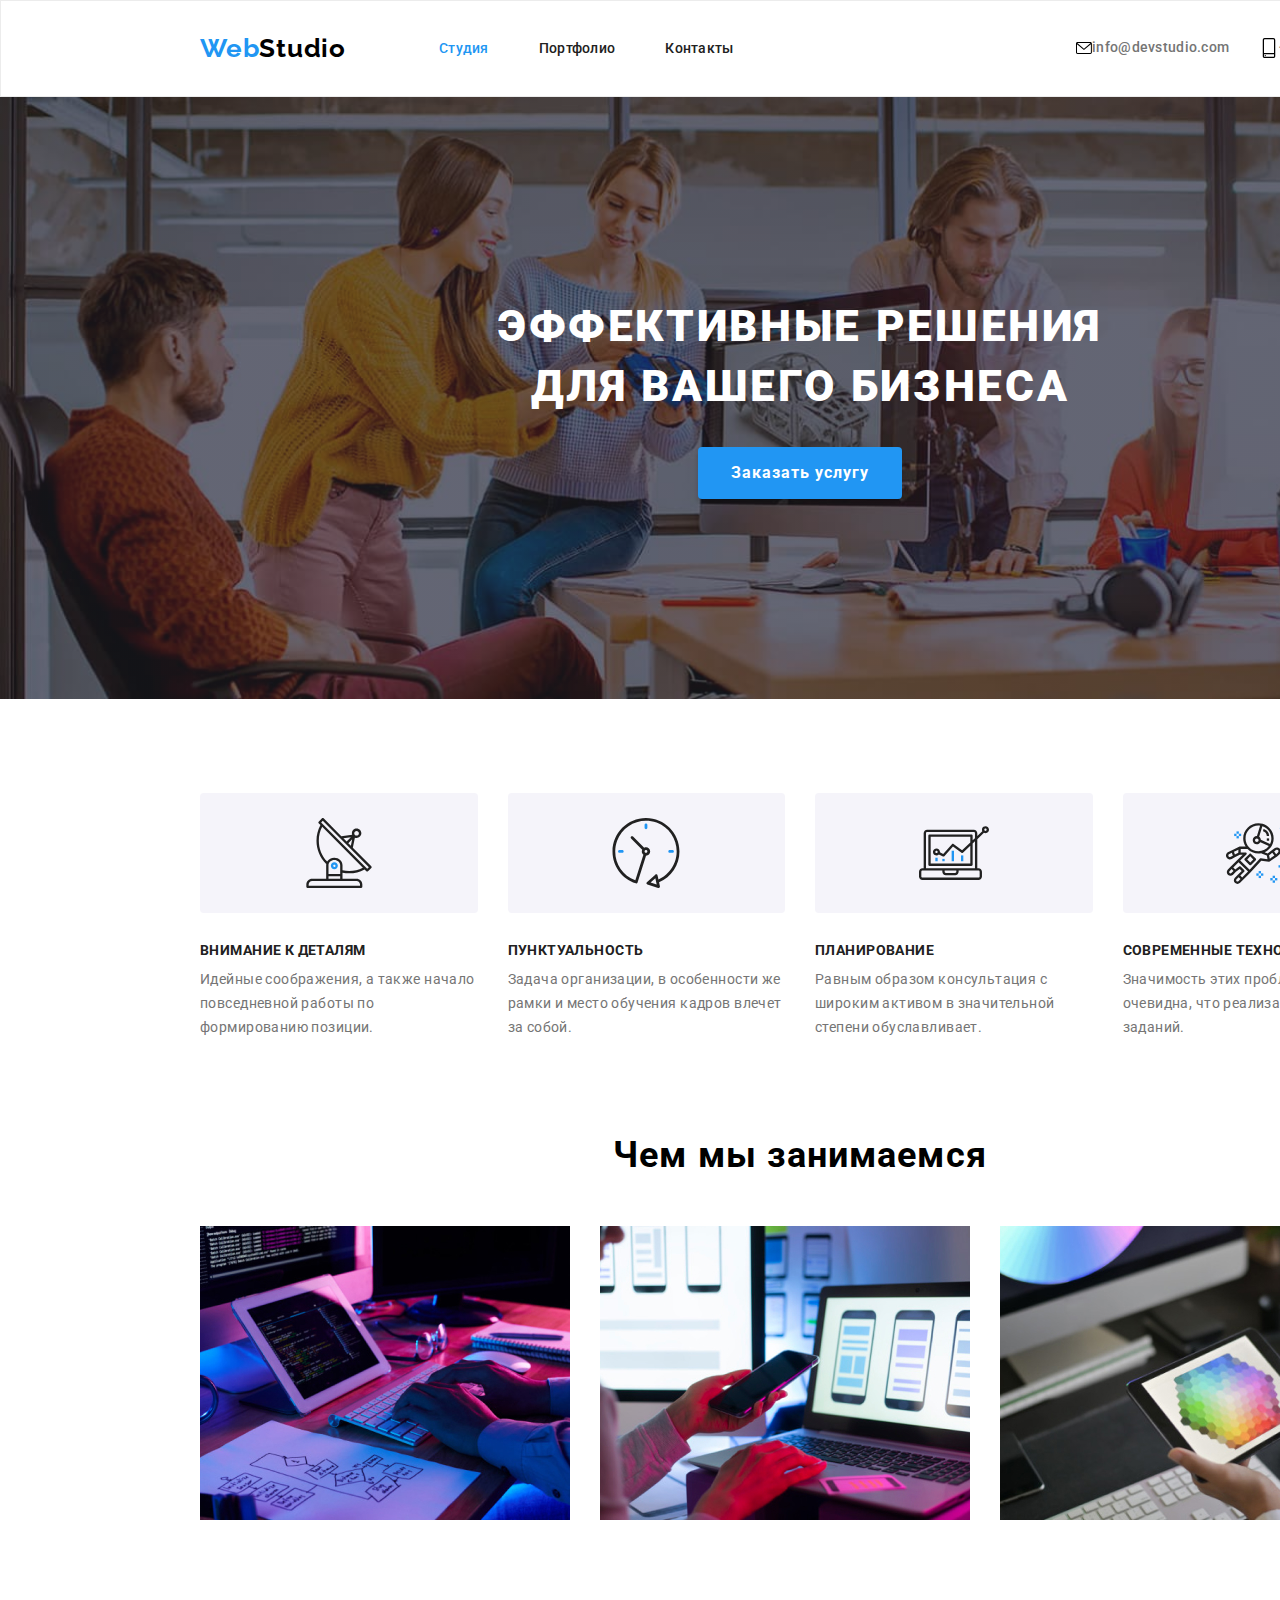
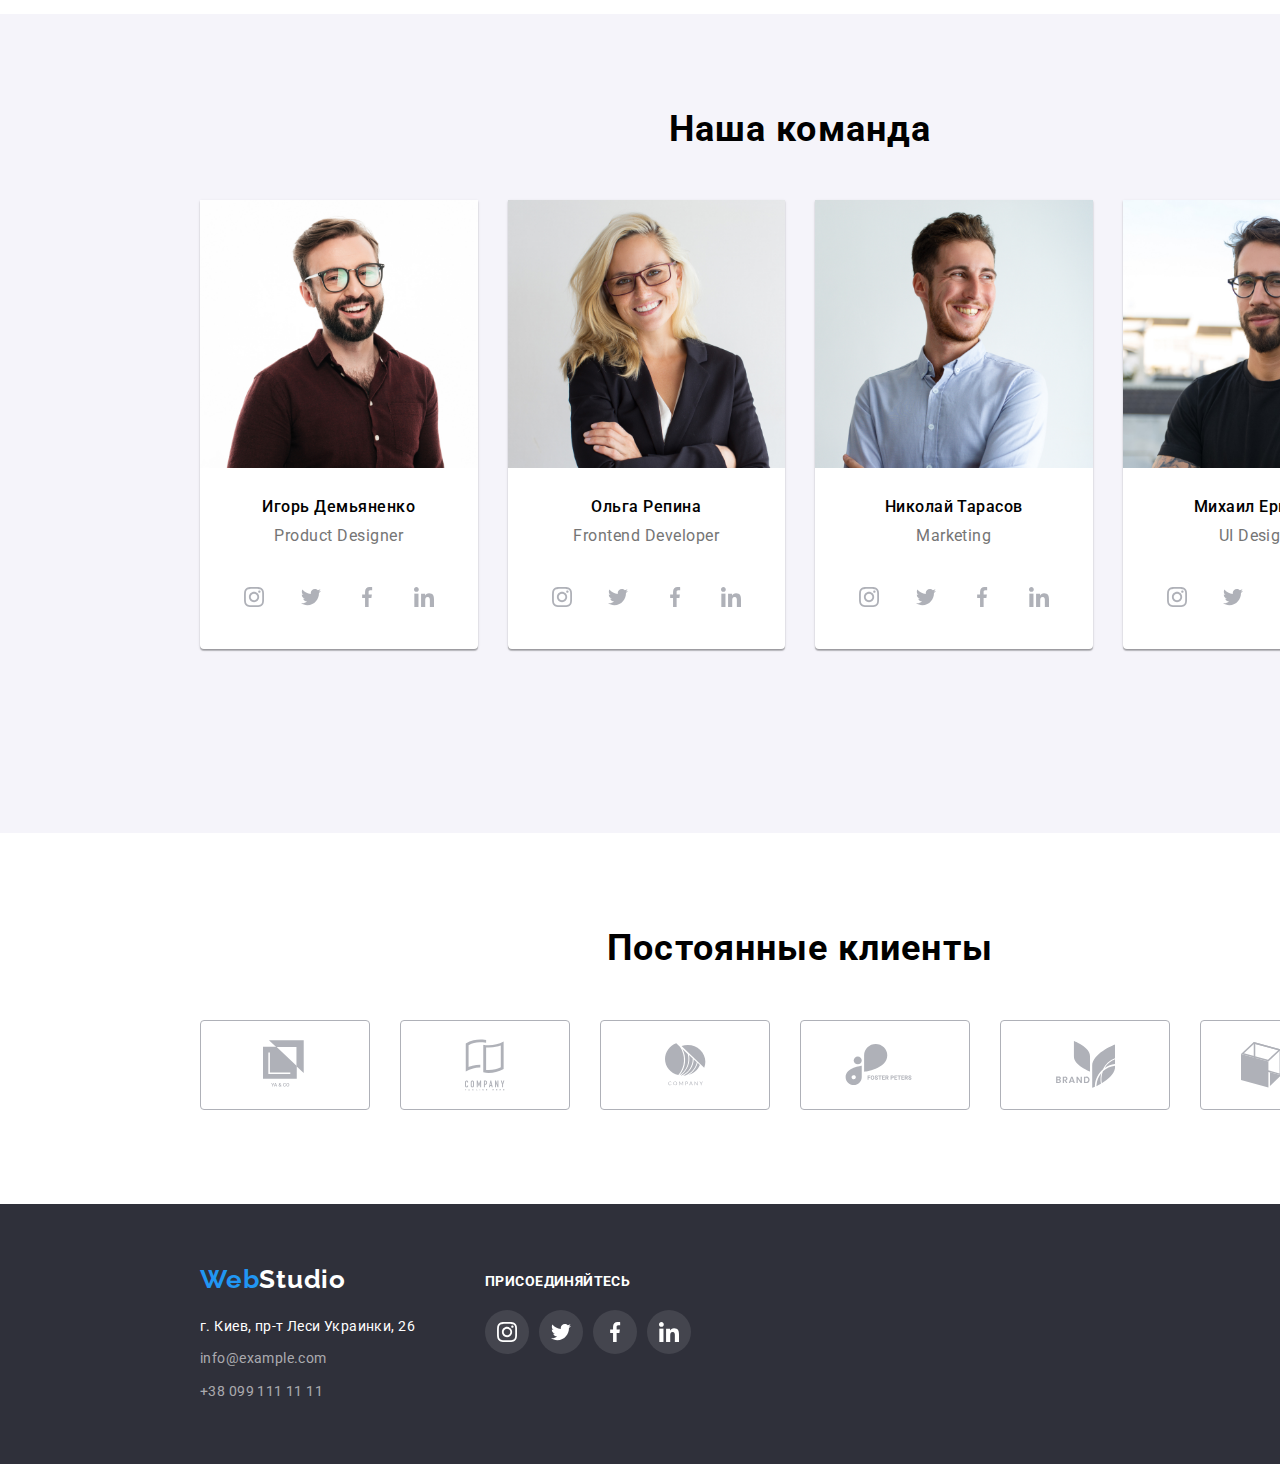
==== commit ed196712: "&&" ====
--- a/index.html
+++ b/index.html
@@ -27,7 +27,7 @@
         </nav>
             <ul class="site-auth">
             <li class="item"><a href="" class="auth-list_link icon-mail">
-                <svg class="auth-list_icon">
+                <svg class="auth-list_icona">
                 <use href="./images/sprite.svg#mail"></use>
             </svg>
             info@devstudio.com</a></li>
--- a/css/style.css
+++ b/css/style.css
@@ -145,37 +145,16 @@
 .site-auth .auth-list_link:focus {
   color: var(--title-text-color);
 }
+.auth-list_icona{
+  width:16px;
+height:12px;}
 
 .auth-list_link {
   display: flex;
   align-items: center;
 }
-.auth-list_link::before /*1:24:27 https://www.youtube.com/watch?v=VThG4A-4bJQ&feature=youtu.be*/
-{
-  /*44:00 https://www.youtube.com/watch?v=l7qT8Umnyuo&feature=youtu.be*/
-  display: inline-block;
-  content: "";
-  background-size: contain;
-  background-repeat: no-repeat;
-  background-position: center;
-  margin-right: 10px;
-}
-
-.social-list {
-  display: flex;
-
-  justify-content: space-between;
-}
-.social-list_link {
-  /*1:43:00 https://www.youtube.com/watch?v=l7qT8Umnyuo&feature=youtu.be*/
-  display: flex;
-  width: 44px;
-  height: 44px;
-  border-radius: 50%;
-  justify-content: center;
-  align-items: center;
-  fill: var(--social-link-color);
-}
+
+
 .social-list_link:hover,
 .social-list_link:focus {
   background-color: var(--title-text-color);
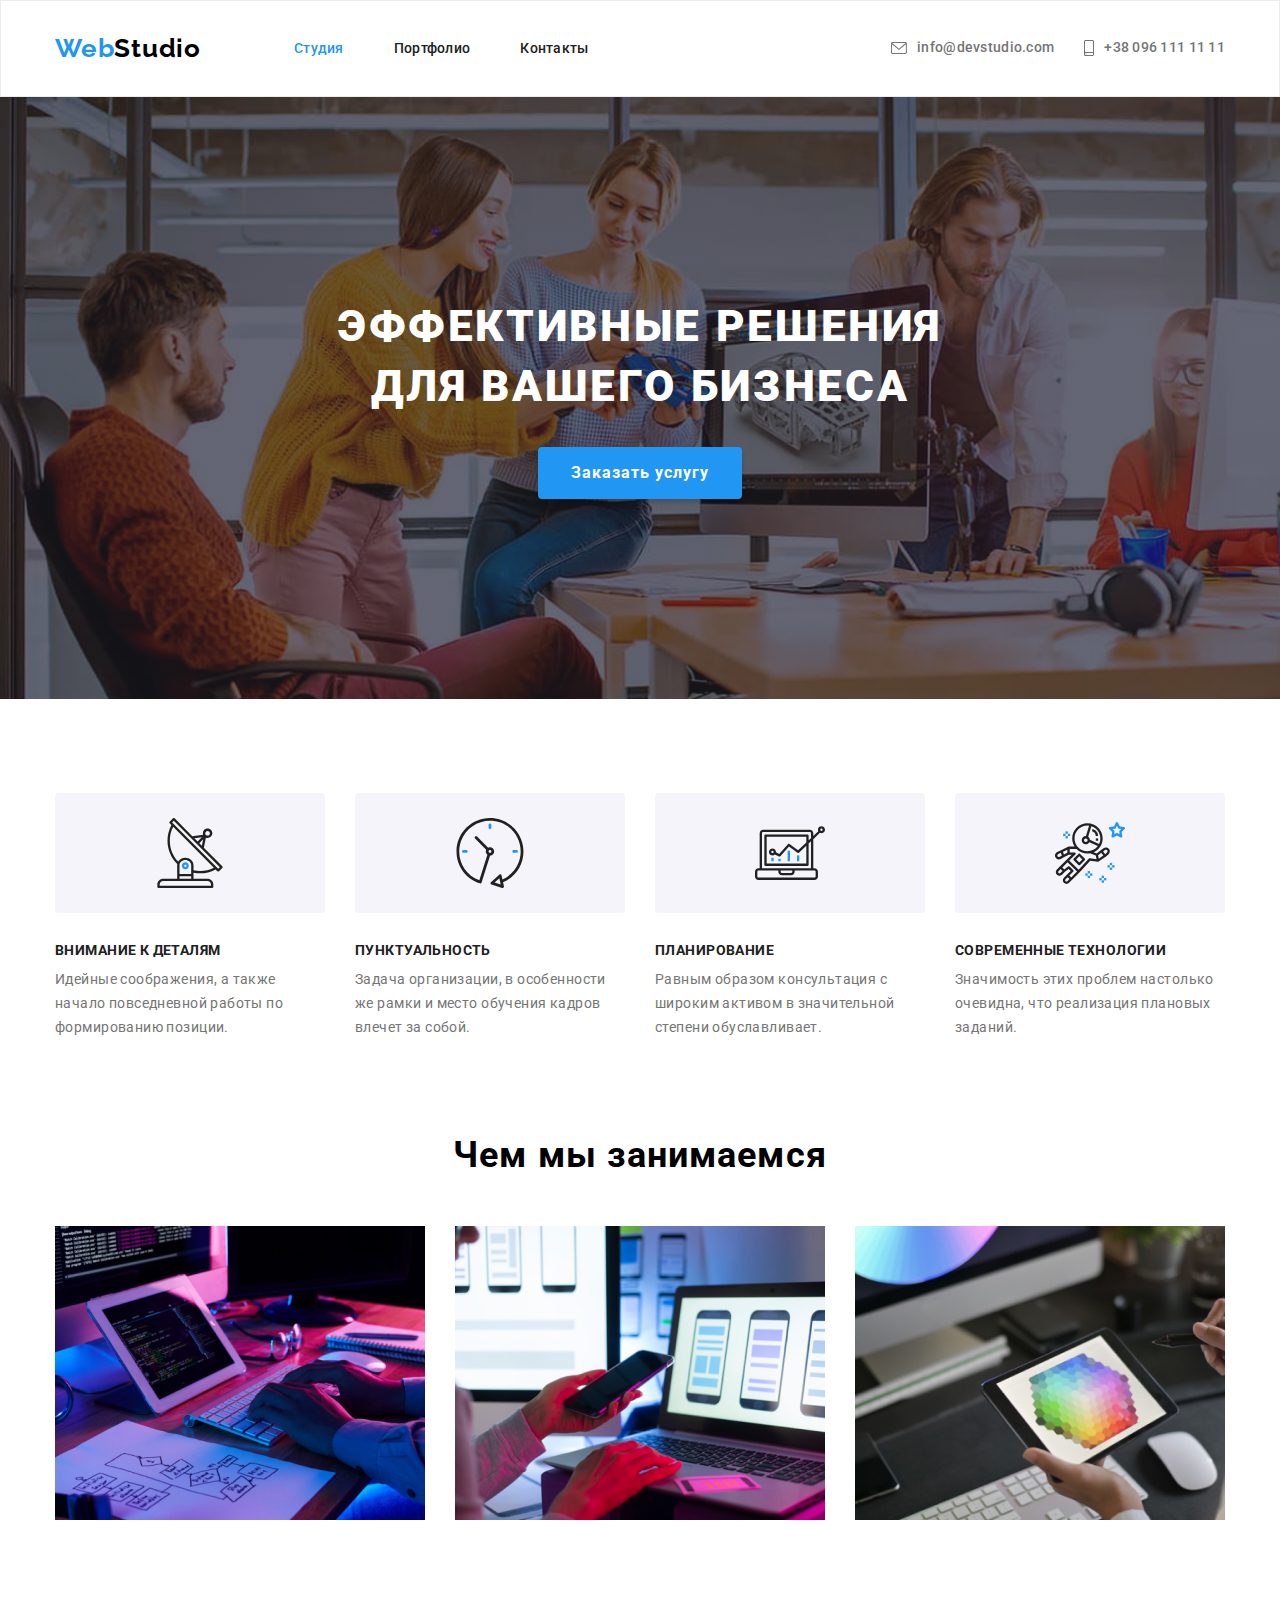
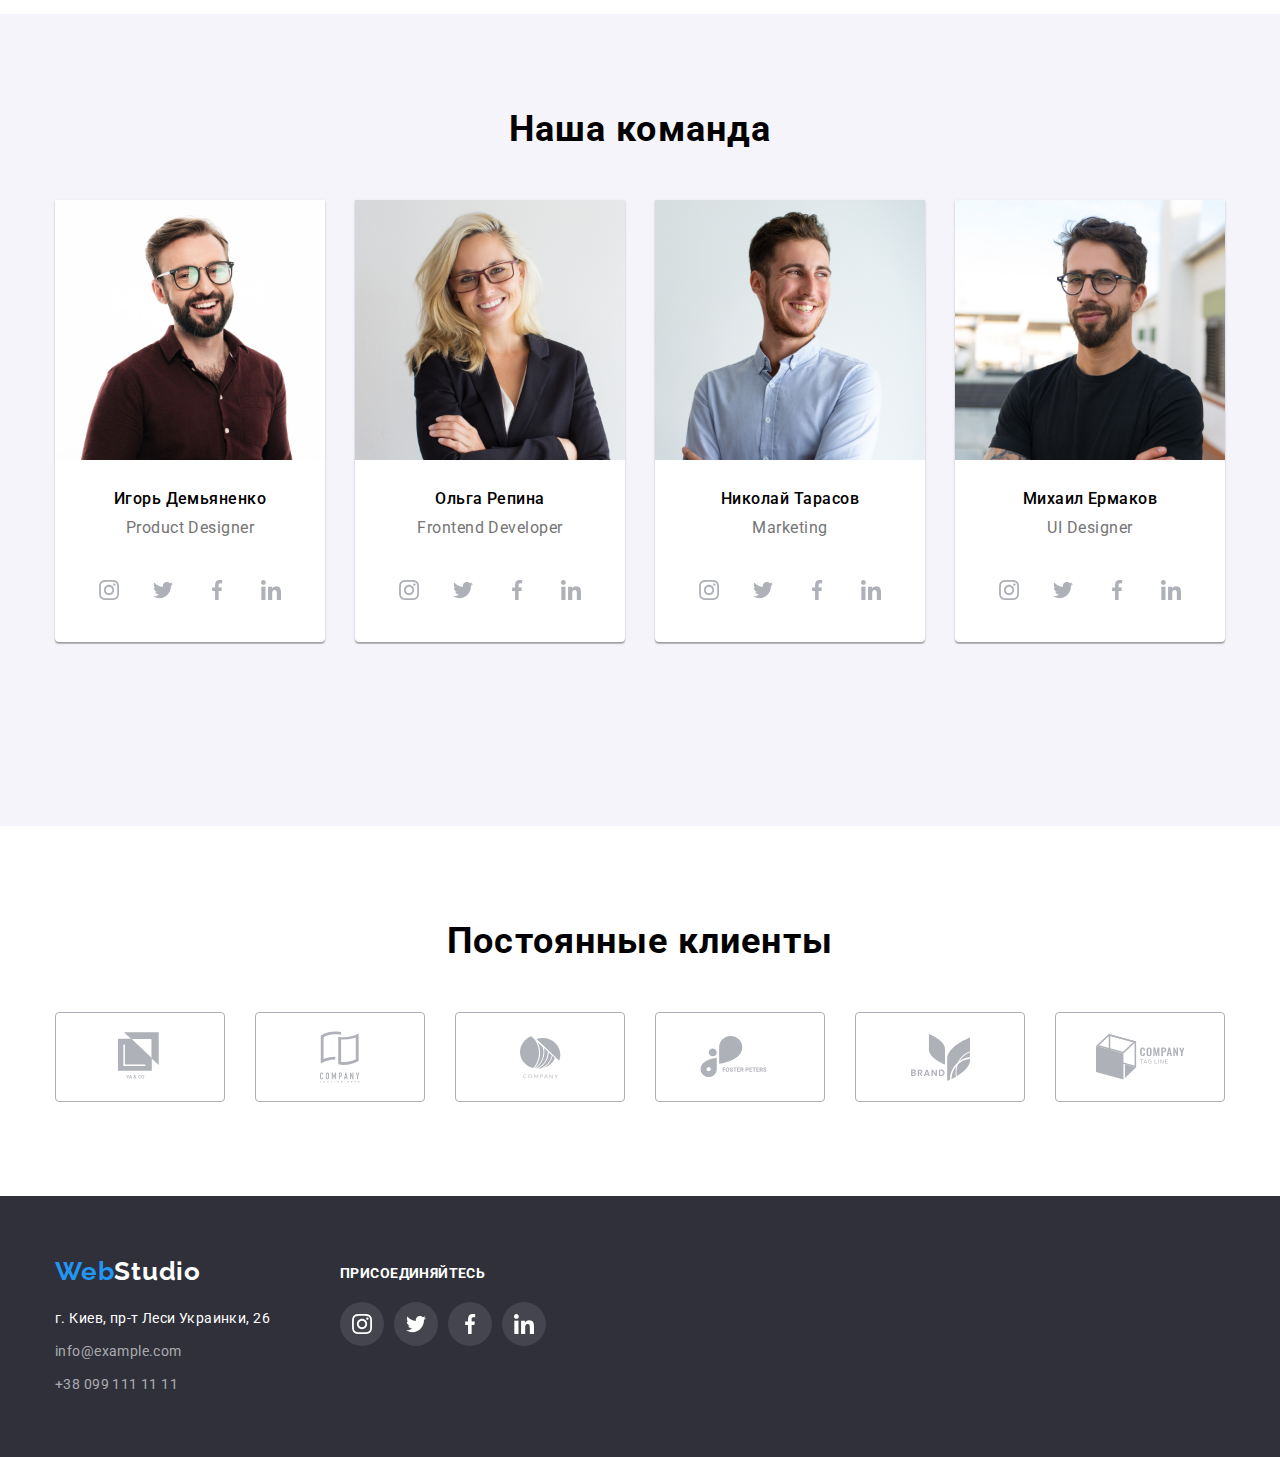
==== commit 646999b9: "+" ====
--- a/index.html
+++ b/index.html
@@ -31,7 +31,8 @@
                 <use href="./images/sprite.svg#mail"></use>
             </svg>
             info@devstudio.com</a></li>
-            <li class="item"><a href="" class="auth-list_link icon-telephone"><svg class="social-list_icon">
+            <li class="item"><a href="" class="auth-list_link icon-telephone">
+                <svg class="auth-list_iconb">
                 <use href="./images/sprite.svg#smartphone"></use>
             </svg>+38 096 111 11 11</a></li>
             </ul>
--- a/css/style.css
+++ b/css/style.css
@@ -23,7 +23,7 @@
   background-color: var(--hero-color);
   font-family: Roboto, sans-serif;
   margin: 0;
-  width: 1600px;
+  width: 100%;
   justify-content: center;
 }
 
@@ -59,7 +59,7 @@
 .container {
   margin-left: auto;
   margin-right: auto;
-  width: 1230px;
+  width: 1200px;
   padding: 0 15px; /*или padding-left: 15px; padding-right: 15px;*/
 }
 
@@ -72,6 +72,7 @@
 .header .container {
   display: flex;
   align-items: center;
+  justify-content: space-between;
 }
 .main-nav,
 .site-nav {
@@ -144,10 +145,19 @@
 .site-auth .auth-list_link:hover,
 .site-auth .auth-list_link:focus {
   color: var(--title-text-color);
+  fill: var(--title-text-color);
 }
 .auth-list_icona{
-  width:16px;
+width:16px;
 height:12px;}
+
+.auth-list_iconb{
+width:10px;
+height:16px;}
+.auth-list_icona,.auth-list_iconb{
+  fill: currentColor;
+margin-right: 10px;}
+
 
 .auth-list_link {
   display: flex;
@@ -165,10 +175,7 @@
   fill: var(--hero-color);
 }
 
-.social-list_icon {
-  width: 20px;
-  height: 20px;
-}
+
 /*Иконки через Before 
 .icon-mail,
 .icon-telephone {
@@ -621,7 +628,6 @@
   text-transform: uppercase;
   margin-bottom: 20px;
   padding-top: 10px;
-
 }
 
 .footer-list{
@@ -650,7 +656,6 @@
 .footer-list_link:focus {
   background-color: var(--title-text-color);
   fill: var(--hero-color));
-
 }
 
 .footer-list_link:hover .footer-list_icon,
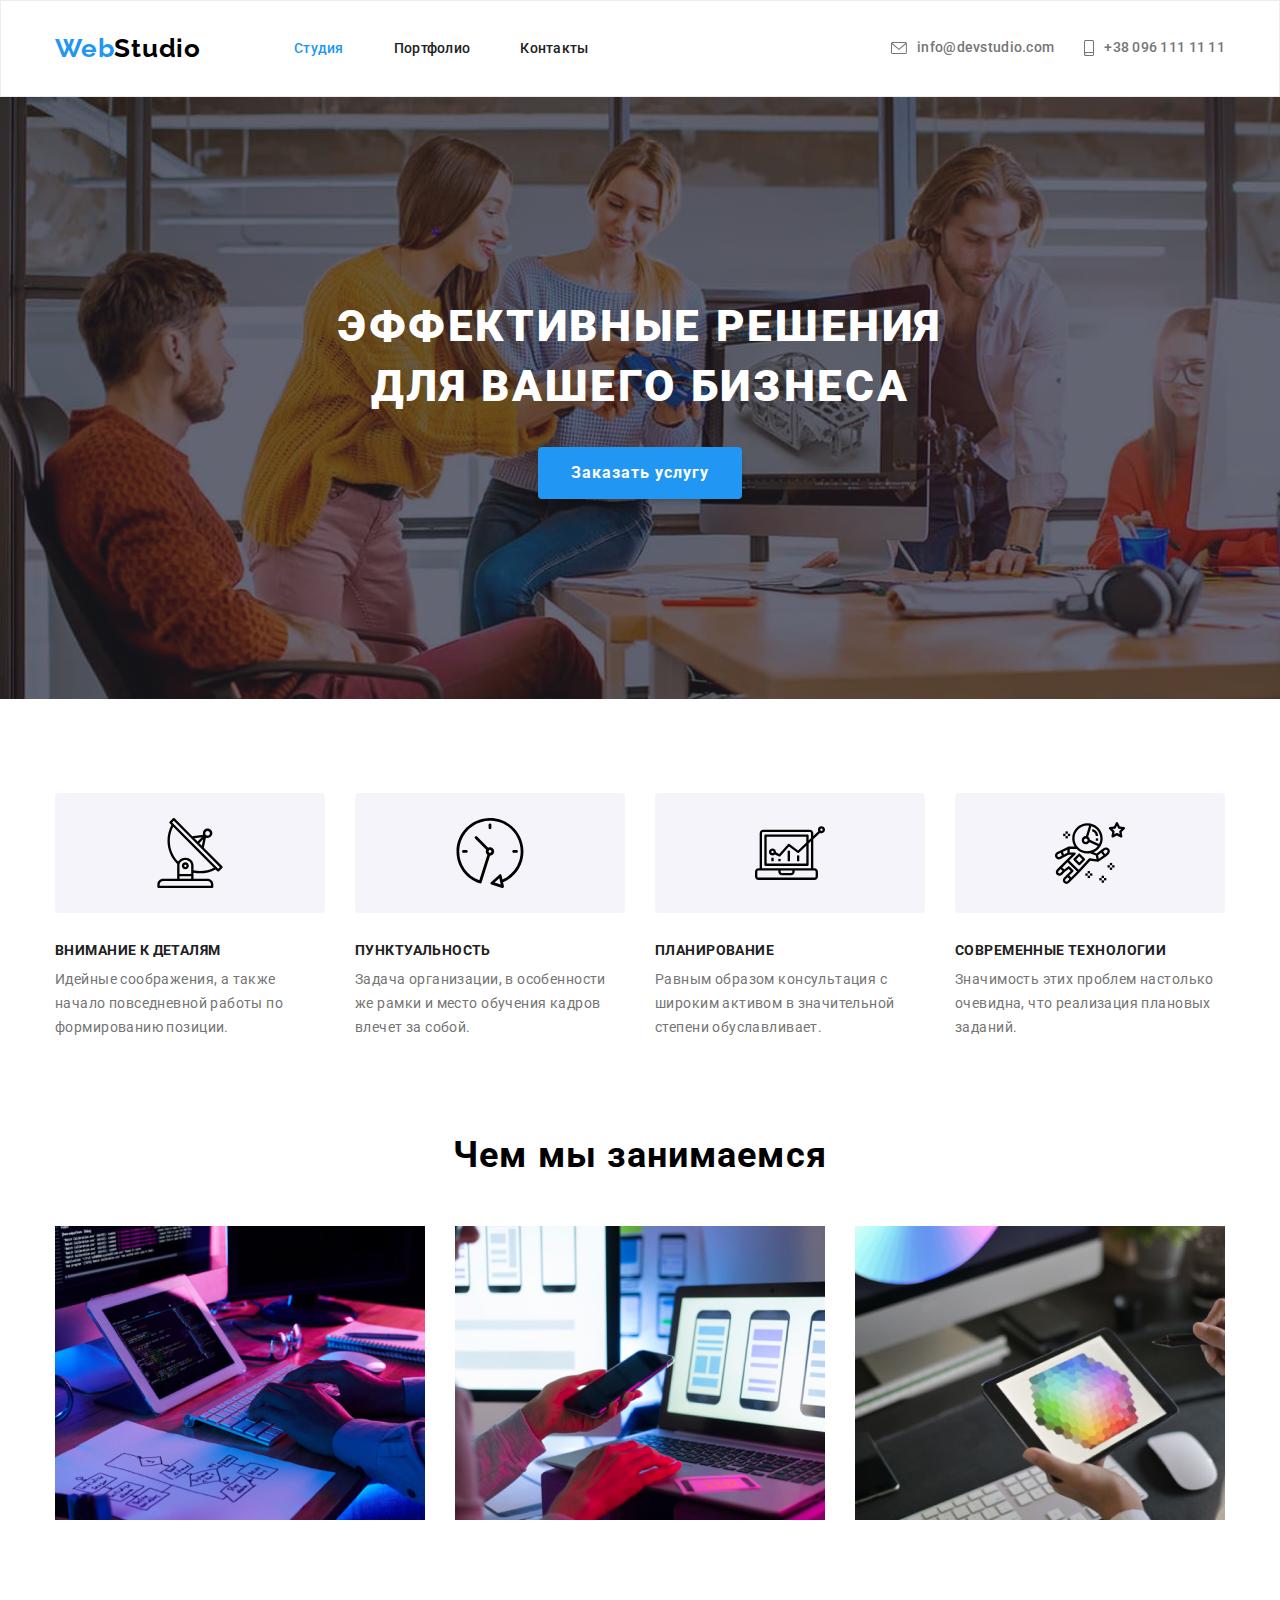
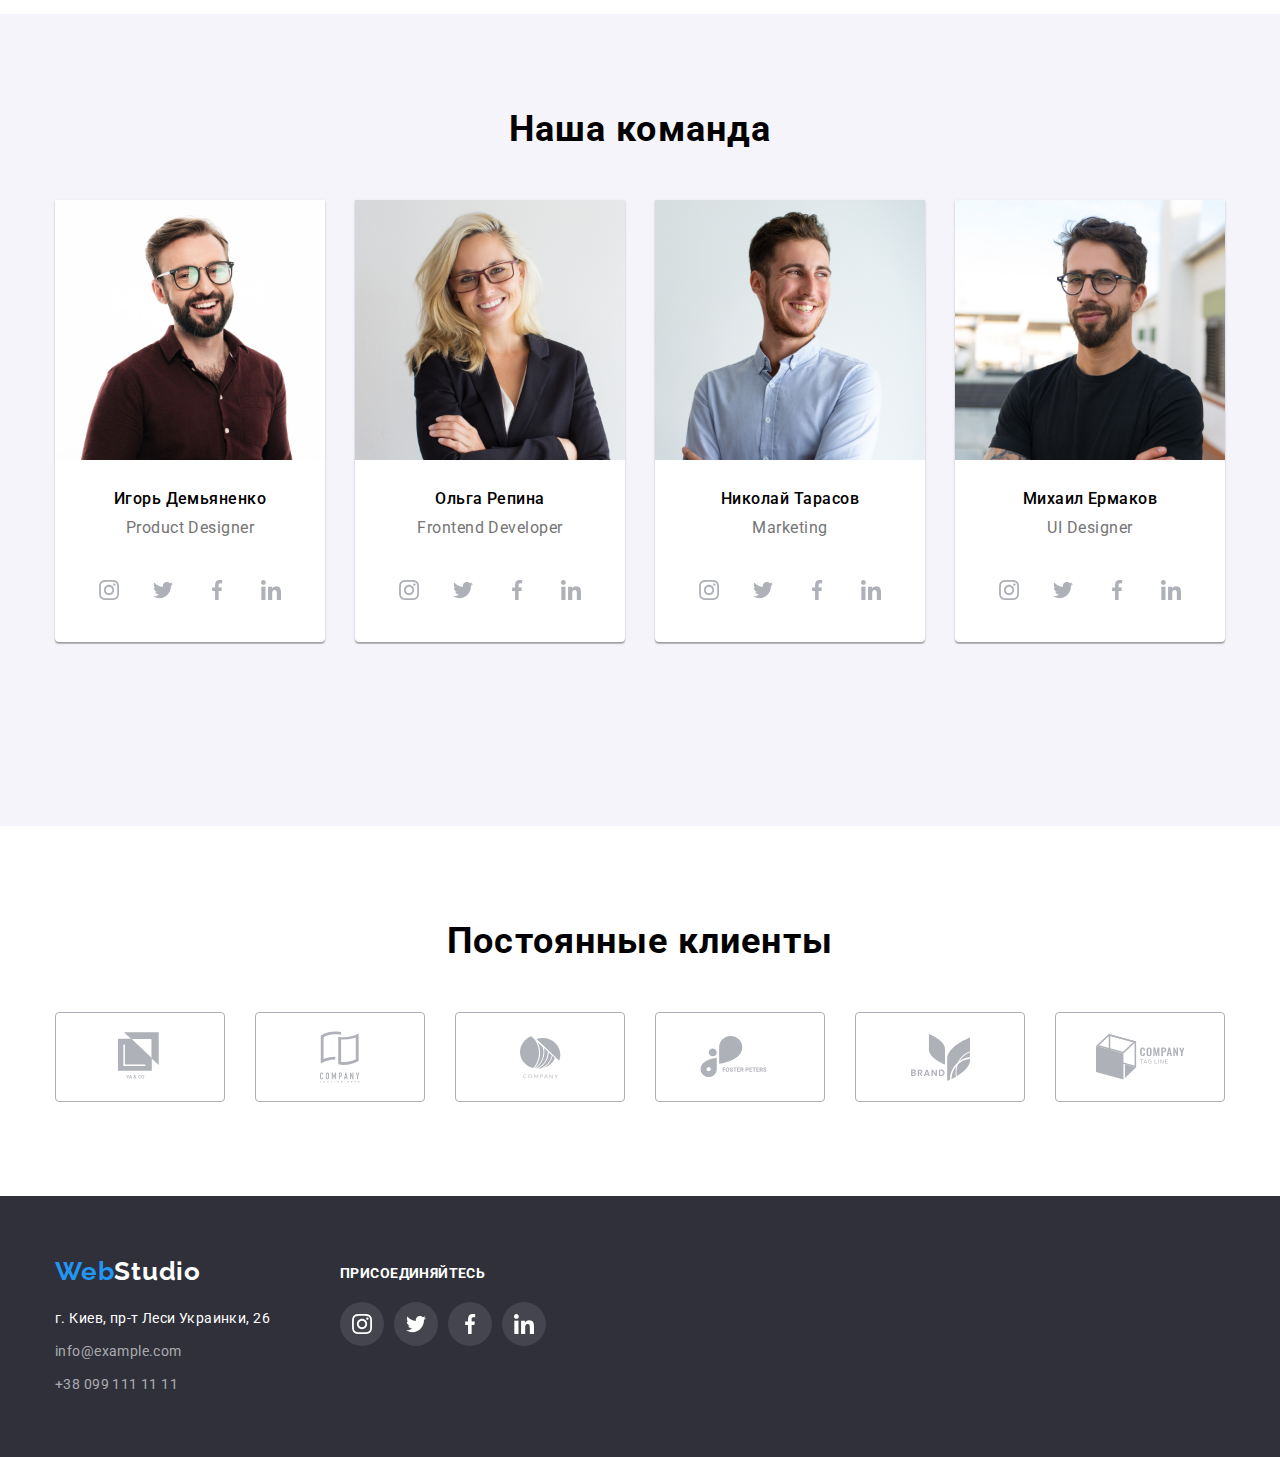
==== commit 567ee1f2: "Finish" ====
--- a/index.html
+++ b/index.html
@@ -54,22 +54,51 @@
         <h2 class="visually-hidden">Наши преимущества</h2>
         <ul class="advantages-list">
             <li class="advantages-list-item icon-antena">
+                <div class="advantages-icon">
+                <a href="" class="advantages-icon_link">
+                    <svg class="icon-list_icon" width="70" height="70">
+                        <use href="./images/sprite.svg#antenna"></use>
+                    </svg>
+                </a>
+                </div>
+
             <h3 class="advantages-title">Внимание к деталям</h3>
             <p class="advantages-content">Идейные соображения, а также начало повседневной работы по формированию позиции.</p>
             
         </li>
 
             <li class="advantages-list-item icon-clock">
+                <div class="advantages-icon">
+                    <a href="" class="advantages-icon_link">
+                        <svg class="icon-list_icon" width="70" height="70">
+                            <use href="./images/sprite.svg#clock"></use>
+                        </svg>
+                    </a>
+                </div>
                 <h3 class="advantages-title">Пунктуальность</h3>
                 <p class="advantages-content">Задача организации, в особенности же рамки и место обучения кадров влечет за собой.</p>
             </li>
 
             <li class="advantages-list-item icon-diagram">
+                <div class="advantages-icon">
+                    <a href="" class="advantages-icon_link">
+                        <svg class="icon-list_icon" width="70" height="70">
+                            <use href="./images/sprite.svg#diagram"></use>
+                        </svg>
+                    </a>
+                </div>
                 <h3 class="advantages-title">Планирование</h3>
                 <p class="advantages-content">Равным образом консультация с широким активом в значительной степени обуславливает.</p>
             </li> 
 
             <li class="advantages-list-item icon-astronaut">
+                <div class="advantages-icon">
+                    <a href="" class="advantages-icon_link">
+                        <svg class="icon-list_icon" width="70" height="70">
+                            <use href="./images/sprite.svg#astronaut"></use>
+                        </svg>
+                    </a>
+                </div>
                 <h3 class="advantages-title">Современные технологии</h3>
                 <p class="advantages-content">Значимость этих проблем настолько очевидна, что реализация плановых заданий.</p>
             </li>
--- a/css/style.css
+++ b/css/style.css
@@ -5,6 +5,7 @@
   --hero-color: #ffffff;
   --footer-link-color: rgba(255, 255, 255, 0.6);
   --social-link-color: #afb1b8;
+  --icon-background-color: #f5f4fa;
 }
 
 *,
@@ -147,23 +148,25 @@
   color: var(--title-text-color);
   fill: var(--title-text-color);
 }
-.auth-list_icona{
-width:16px;
-height:12px;}
-
-.auth-list_iconb{
-width:10px;
-height:16px;}
-.auth-list_icona,.auth-list_iconb{
+.auth-list_icona {
+  width: 16px;
+  height: 12px;
+}
+
+.auth-list_iconb {
+  width: 10px;
+  height: 16px;
+}
+.auth-list_icona,
+.auth-list_iconb {
   fill: currentColor;
-margin-right: 10px;}
-
+  margin-right: 10px;
+}
 
 .auth-list_link {
   display: flex;
   align-items: center;
 }
-
 
 .social-list_link:hover,
 .social-list_link:focus {
@@ -174,7 +177,6 @@
 .social-list_link:focus .social-list_icon {
   fill: var(--hero-color);
 }
-
 
 /*Иконки через Before 
 .icon-mail,
@@ -214,7 +216,7 @@
   text-align: center;
   letter-spacing: 0.03em;
   padding-top: 94px;
-   padding-bottom: 94px;
+  padding-bottom: 94px;
 }
 .products-title,
 .team-title,
@@ -232,7 +234,6 @@
 .team-title,
 .clients-title {
   display: inline-block;
-
 }
 
 /*Hero*/
@@ -337,21 +338,21 @@
 .advantages-list-item:not(:first-child) {
   margin-left: 30px;
 }
-.advantages-list-item::before {
+/*.advantages-list-item::before {
   display: block;
   content: "";
   height: 120px;
   border-radius: 4px;
   margin-bottom: 30px;
   background-size: 70px; /*33:00 https://www.youtube.com/watch?v=VThG4A-4bJQ&feature=youtu.be*/
-  background-repeat: no-repeat;
+/*background-repeat: no-repeat;
   background-position: center;
   background-color: #f5f4fa;
 }
 
 .icon-antena::before {
   /*Если через div и Sprite - 2:10:00 https://www.youtube.com/watch?v=l7qT8Umnyuo&feature=youtu.be*/
-  content: "";
+/* content: "";
   background-image: url(/images/imgsprite/antenna.svg);
 }
 
@@ -369,6 +370,7 @@
   content: "";
   background-image: url(/images/imgsprite/astronaut.svg);
 }
+*/
 
 /*ИЛИ .advantages-list-item:nth-child(1)::before {
   content: "";
@@ -426,10 +428,28 @@
   font-weight: 400;
 }
 
+.advantages-icon_link {
+  display: flex;
+  justify-content: center;
+  align-items: center;
+  /*fill: var(--social-link-color);*/
+  width: 270px;
+  height: 120px;
+  border-radius: 4px;
+  background-color: var(--icon-background-color);
+  margin-bottom: 30px;
+}
+
+.advantages-icon_link:hover,
+.advantages-icon_link:focus {
+  fill: var(--title-text-color);
+  border: 1px solid var(--title-text-color);
+}
+
 /*Product*/
 
 /*Значение products-title в общем оформлении текста*/
-.section.products-section{
+.section.products-section {
   padding-top: 0;
 }
 .product-list {
@@ -448,11 +468,11 @@
 .team-list .item {
   display: inline-block;
   margin-bottom: 90px;
-  background: #FFFFFF;
-box-shadow: 0px 1px 3px rgba(0, 0, 0, 0.12), 0px 1px 1px rgba(0, 0, 0, 0.14), 0px 2px 1px rgba(0, 0, 0, 0.2);
-border-radius: 0px 0px 4px 4px;
-}
-
+  background: #ffffff;
+  box-shadow: 0px 1px 3px rgba(0, 0, 0, 0.12), 0px 1px 1px rgba(0, 0, 0, 0.14),
+    0px 2px 1px rgba(0, 0, 0, 0.2);
+  border-radius: 0px 0px 4px 4px;
+}
 
 .team-list .item:not(:last-child) {
   margin-right: 30px;
@@ -565,8 +585,8 @@
   padding-top: 60px;
   padding-bottom: 60px;
 }
-.footer-conteiner_items{
-   display: flex;
+.footer-conteiner_items {
+  display: flex;
 }
 .footer-container {
   margin-bottom: 20px;
@@ -600,23 +620,25 @@
 }
 
 .footer-address-list .item:not(:last-child) {
-  margin-bottom: 9px;}
-  .footer-address-list .item:first-child {
+  margin-bottom: 9px;
+}
+.footer-address-list .item:first-child {
   margin-top: 20px;
-  }
+}
 .footer-list {
   display: flex;
 }
 
-.footer-first_item{
-margin-right: 70px;
+.footer-first_item {
+  margin-right: 70px;
 }
 /*!!!!!!!!!!footer-second_item!!!!!!!!!*/
-.footer-second_item{
-width:206px;
-display: block;
-}
-.footer-social_title {/*42:00 https://www.youtube.com/watch?v=8rDA1NfOqEs&feature=youtu.be*/
+.footer-second_item {
+  width: 206px;
+  display: block;
+}
+.footer-social_title {
+  /*42:00 https://www.youtube.com/watch?v=8rDA1NfOqEs&feature=youtu.be*/
   display: inline-block;
   color: var(--hero-color);
   font-family: Roboto;
@@ -630,11 +652,11 @@
   padding-top: 10px;
 }
 
-.footer-list{
-  display: flex;
-}
-
-.footer-list_social{
+.footer-list {
+  display: flex;
+}
+
+.footer-list_social {
   display: flex;
 }
 .footer-list_link {
@@ -648,14 +670,14 @@
   fill: var(--hero-color);
   background-color: rgba(255, 255, 255, 0.1);
 }
-.footer-list_item:not(:last-child){
+.footer-list_item:not(:last-child) {
   margin-right: 10px;
 }
 
 .footer-list_link:hover,
 .footer-list_link:focus {
   background-color: var(--title-text-color);
-  fill: var(--hero-color));
+  fill: var(--hero-color);
 }
 
 .footer-list_link:hover .footer-list_icon,
@@ -665,7 +687,8 @@
 
 .footer-list_icon {
   width: 20px;
-  height: 20px;}
+  height: 20px;
+}
 
 /*/////////////////////portfolio.html////////////////////////*/
 
@@ -723,16 +746,18 @@
   padding: 20px 24px;
 }
 
-.filter-list-item {/*57:00https://www.youtube.com/watch?v=c32Jb9Ejz4k&feature=youtu.be*/
-  flex-basis: calc(100%/3 - 30px);/*width: calc(
+.filter-list-item {
+  /*57:00https://www.youtube.com/watch?v=c32Jb9Ejz4k&feature=youtu.be*/
+  flex-basis: calc(100% / 3 - 30px); /*width: calc(
     100%-60px / 3*/
-   /*Модуль 3. Вебинар №6. Flexbox 1:00:00 (1:16:00)*/
+  /*Модуль 3. Вебинар №6. Flexbox 1:00:00 (1:16:00)*/
   /*margin-bottom: 30px;
   margin-right: 30px;*/
   margin-top: 30px;
   margin-left: 30px;
   background: var(--hero-color);
-  box-shadow: 0px 1px 1px rgba(0, 0, 0, 0.12), 0px 4px 4px rgba(0, 0, 0, 0.06), 1px 4px 6px rgba(0, 0, 0, 0.16);
+  box-shadow: 0px 1px 1px rgba(0, 0, 0, 0.12), 0px 4px 4px rgba(0, 0, 0, 0.06),
+    1px 4px 6px rgba(0, 0, 0, 0.16);
 } /*100%строки; 60px- суммарное значение 2 маржинов по 30px каждый в одной строке (2 маржина между 3-х элементов) / 3-количество элементов в строке*/
 
 .filter-list-item:nth-child(3n) {
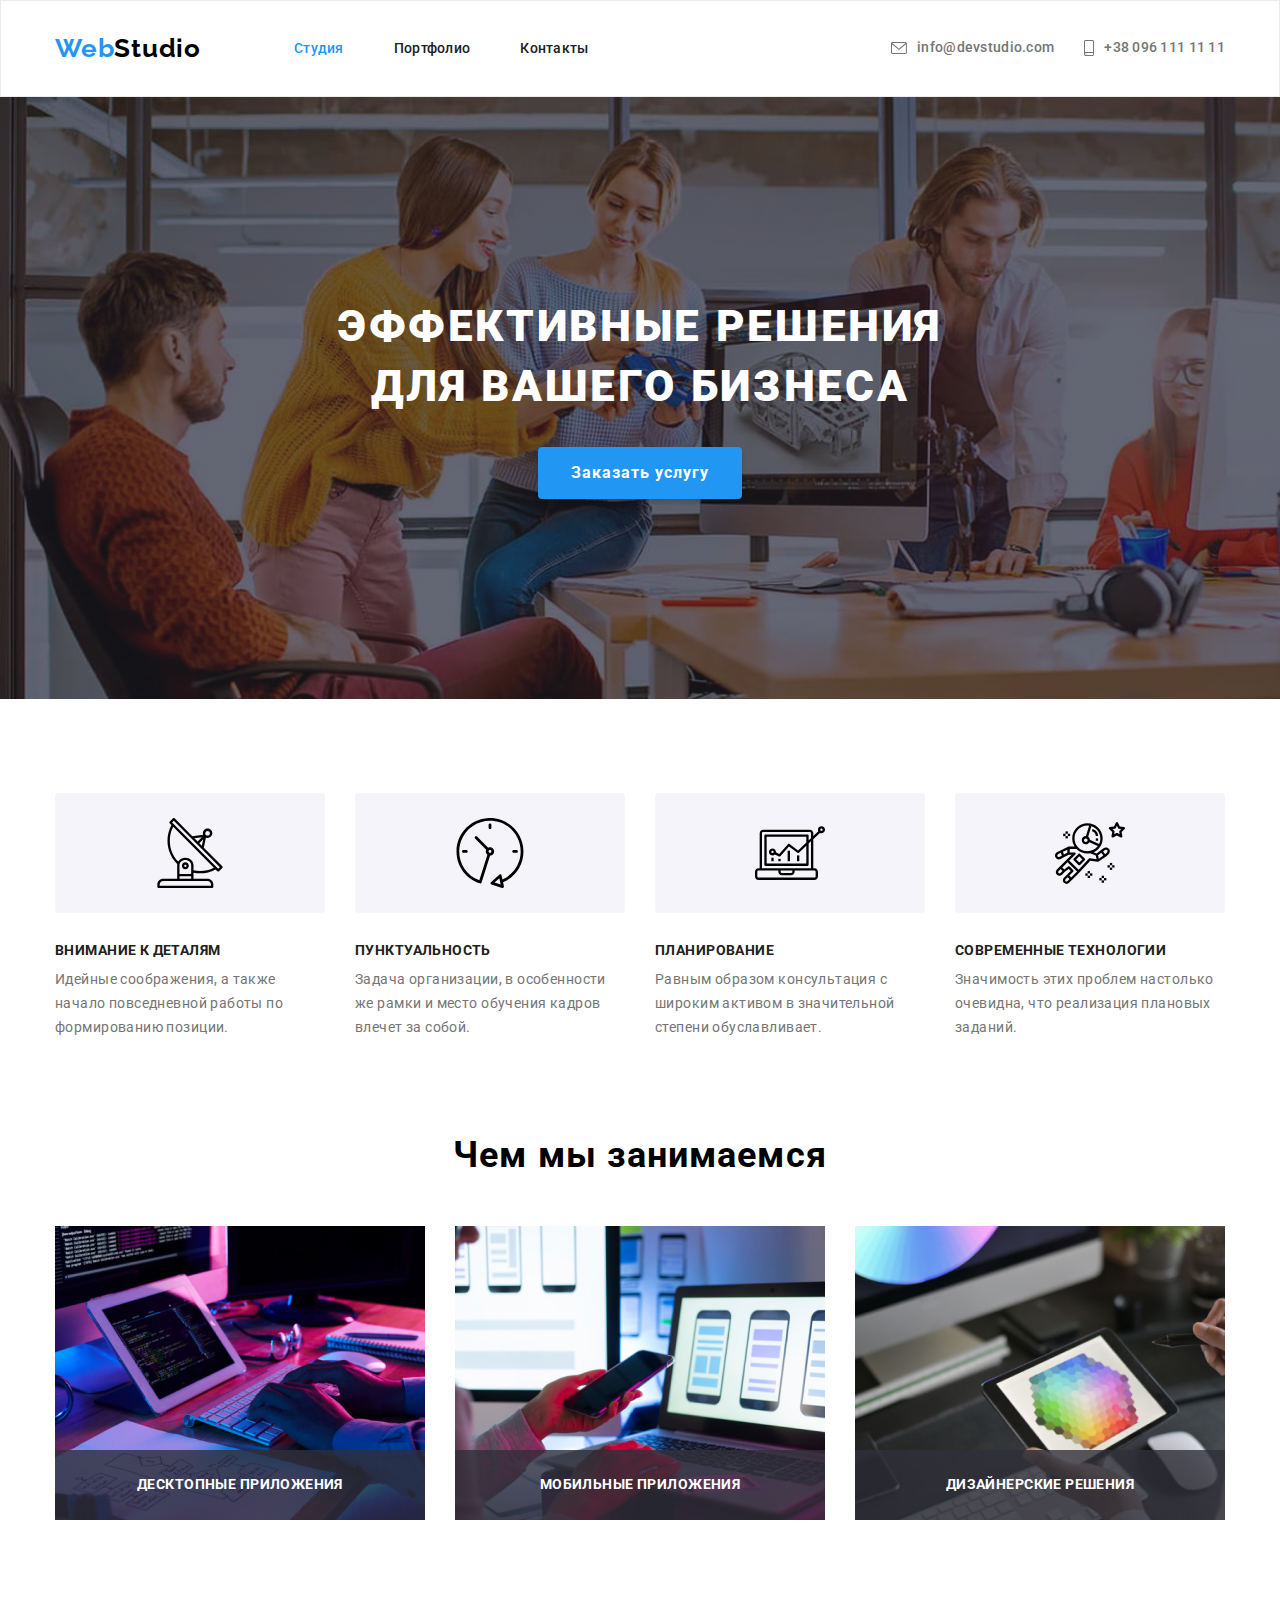
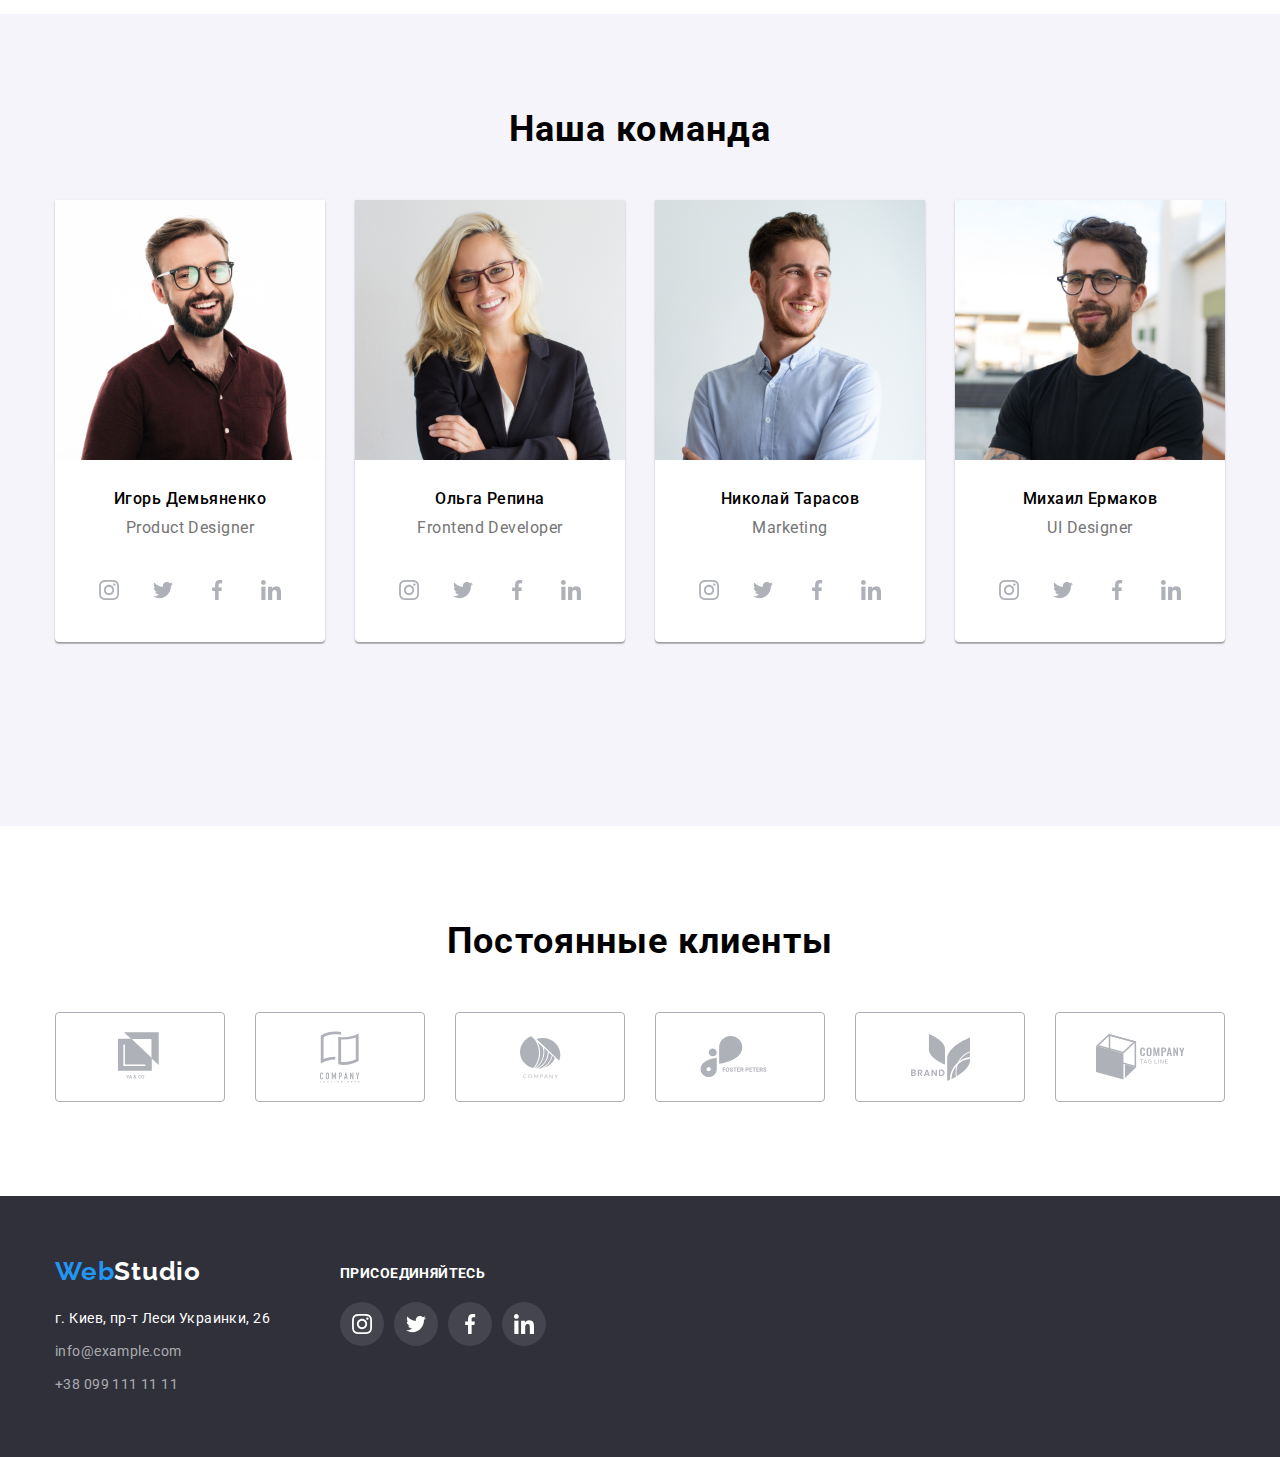
==== commit d5e0ffb3: "ДЗ5" ====
--- a/index.html
+++ b/index.html
@@ -26,15 +26,15 @@
             </ul>
         </nav>
             <ul class="site-auth">
-            <li class="item"><a href="" class="auth-list_link icon-mail">
-                <svg class="auth-list_icona">
-                <use href="./images/sprite.svg#mail"></use>
-            </svg>
-            info@devstudio.com</a></li>
-            <li class="item"><a href="" class="auth-list_link icon-telephone">
-                <svg class="auth-list_iconb">
-                <use href="./images/sprite.svg#smartphone"></use>
-            </svg>+38 096 111 11 11</a></li>
+                <li class="item"><a href="mailto:info@devstudio.com" class="auth-list_link icon-mail">
+                        <svg class="auth-list_icona">
+                            <use href="./images/sprite.svg#mail"></use>
+                        </svg>
+                        info@devstudio.com</a></li>
+                <li class="item"><a href="tel:+380961111111" class="auth-list_link icon-telephone">
+                        <svg class="auth-list_iconb">
+                            <use href="./images/sprite.svg#smartphone"></use>
+                        </svg>+38 096 111 11 11</a></li>
             </ul>
             </div>
     </header>
@@ -110,9 +110,38 @@
         <div class="container">
         <h2 class="products-title">Чем мы занимаемся</h2>
         <ul class="product-list" >
-        <li class="item"><img src="./images/Notepad.jpg" alt="" width="370"></li>
-        <li class="item"><img src="./images/PhoneLaptop.jpg" alt="" width="370"></li>
-        <li class="item"><img src="./images/Pixel.jpg" alt="" width="370"></li>
+        <li class="item">
+            <div class="product-cover">
+                <img src="./images/Notepad.jpg" alt="">
+                <div class="product-cover_content">
+                    <p>
+                        Десктопные приложения
+                    </p>
+                </div>
+            </div>
+        </li>
+
+        <li class="item">
+        <div class="product-cover">
+        <img src="./images/PhoneLaptop.jpg" alt="">
+        <div class="product-cover_content">
+            <p>
+                Мобильные приложения
+            </p>
+        </div>
+        </div>
+
+        </li>
+        <li class="item">
+        <div class="product-cover">
+        <img src="./images/Pixel.jpg" alt="">
+        <div class="product-cover_content">
+        <p>
+            Дизайнерские решения
+        </p>
+        </div>
+        </div>
+        </li>
         </ul>
         </div>
     </section>
--- a/css/style.css
+++ b/css/style.css
@@ -6,6 +6,7 @@
   --footer-link-color: rgba(255, 255, 255, 0.6);
   --social-link-color: #afb1b8;
   --icon-background-color: #f5f4fa;
+  --margin-set-gap: 30px;
 }
 
 *,
@@ -454,11 +455,43 @@
 }
 .product-list {
   display: flex;
-}
-
-.product-list .item + .item {
+  flex-wrap: wrap; /*6:50 https://drive.google.com/file/d/1mQW8d7rKEsReSolvmg-kIhsIiiTtFx5x/view*/
+  margin-left: calc(-1 * var(--margin-set-gap));
+  margin-top: calc(-1 * var(--margin-set-gap));
+}
+.product-list .item {
+  flex-basis: calc(100% / 3 - var(--margin-set-gap));
+  margin-left: var(--margin-set-gap);
+  margin-top: var(--margin-set-gap);
+}
+.product-cover {
+  /*ДЗ-5*/
+  position: relative;
+  display: flex;
+}
+.product-cover_content {
+  /*ДЗ-5*/
+  position: absolute;
+  bottom: 0;
+  left: 0;
+
+  width: 370px;
+  height: 70px;
+  font-family: Roboto;
+  font-style: normal;
+  font-weight: bold;
+  font-size: 14px;
+  line-height: 1.14;
+  text-align: center;
+  letter-spacing: 0.03em;
+  text-transform: uppercase;
+  padding: 27px 82px;
+  color: #ffffff;
+  background: rgba(47, 48, 58, 0.8);
+}
+/*.product-list .item + .item {
   margin-left: 30px;
-}
+}*/
 
 /*/////Team/////*/
 
@@ -755,10 +788,49 @@
   margin-right: 30px;*/
   margin-top: 30px;
   margin-left: 30px;
+  text-align: start;
+} /*100%строки; 60px- суммарное значение 2 маржинов по 30px каждый в одной строке (2 маржина между 3-х элементов) / 3-количество элементов в строке*/
+
+.filter-list-item:hover,
+.filter-list-item:focus {
   background: var(--hero-color);
   box-shadow: 0px 1px 1px rgba(0, 0, 0, 0.12), 0px 4px 4px rgba(0, 0, 0, 0.06),
     1px 4px 6px rgba(0, 0, 0, 0.16);
-} /*100%строки; 60px- суммарное значение 2 маржинов по 30px каждый в одной строке (2 маржина между 3-х элементов) / 3-количество элементов в строке*/
+}
+.filter-thumb {
+  /*ДЗ-5*/
+  position: relative;
+}
+
+.filter-cover {
+  /*ДЗ-5*/
+  width: 370px;
+  position: absolute;
+  transform: translate(-50%, -50%);
+  top: 50%;
+  left: 50%;
+  font-family: Roboto;
+  font-style: normal;
+  font-weight: normal;
+  font-size: 18px;
+  line-height: 1.55;
+  /* or 156% */
+  letter-spacing: 0.03em;
+  color: #110e0e;
+  opacity: 0;
+  transition: 300ms opacity linear;
+}
+.filter-list-item:hover .filter-cover,
+.filter-list-item:focus .filter-cover {
+  opacity: 1;
+}
+
+/*.filter-list-item::before {
+  display: inline-block;
+  position: absolute;
+}
+.filter-img {
+}*/
 
 .filter-list-item:nth-child(3n) {
   margin-right: 0;
@@ -775,6 +847,7 @@
 
 .filter-experience {
   color: var(--primary-text-color);
+  font-style: normal;
   font-weight: bold;
   font-size: 18px;
   line-height: 2;
@@ -784,6 +857,8 @@
 
 .filter-product {
   color: var(--text-color);
+  font-style: normal;
+  font-weight: normal;
   font-size: 16px;
   line-height: 1.87;
   letter-spacing: 0.03em;
